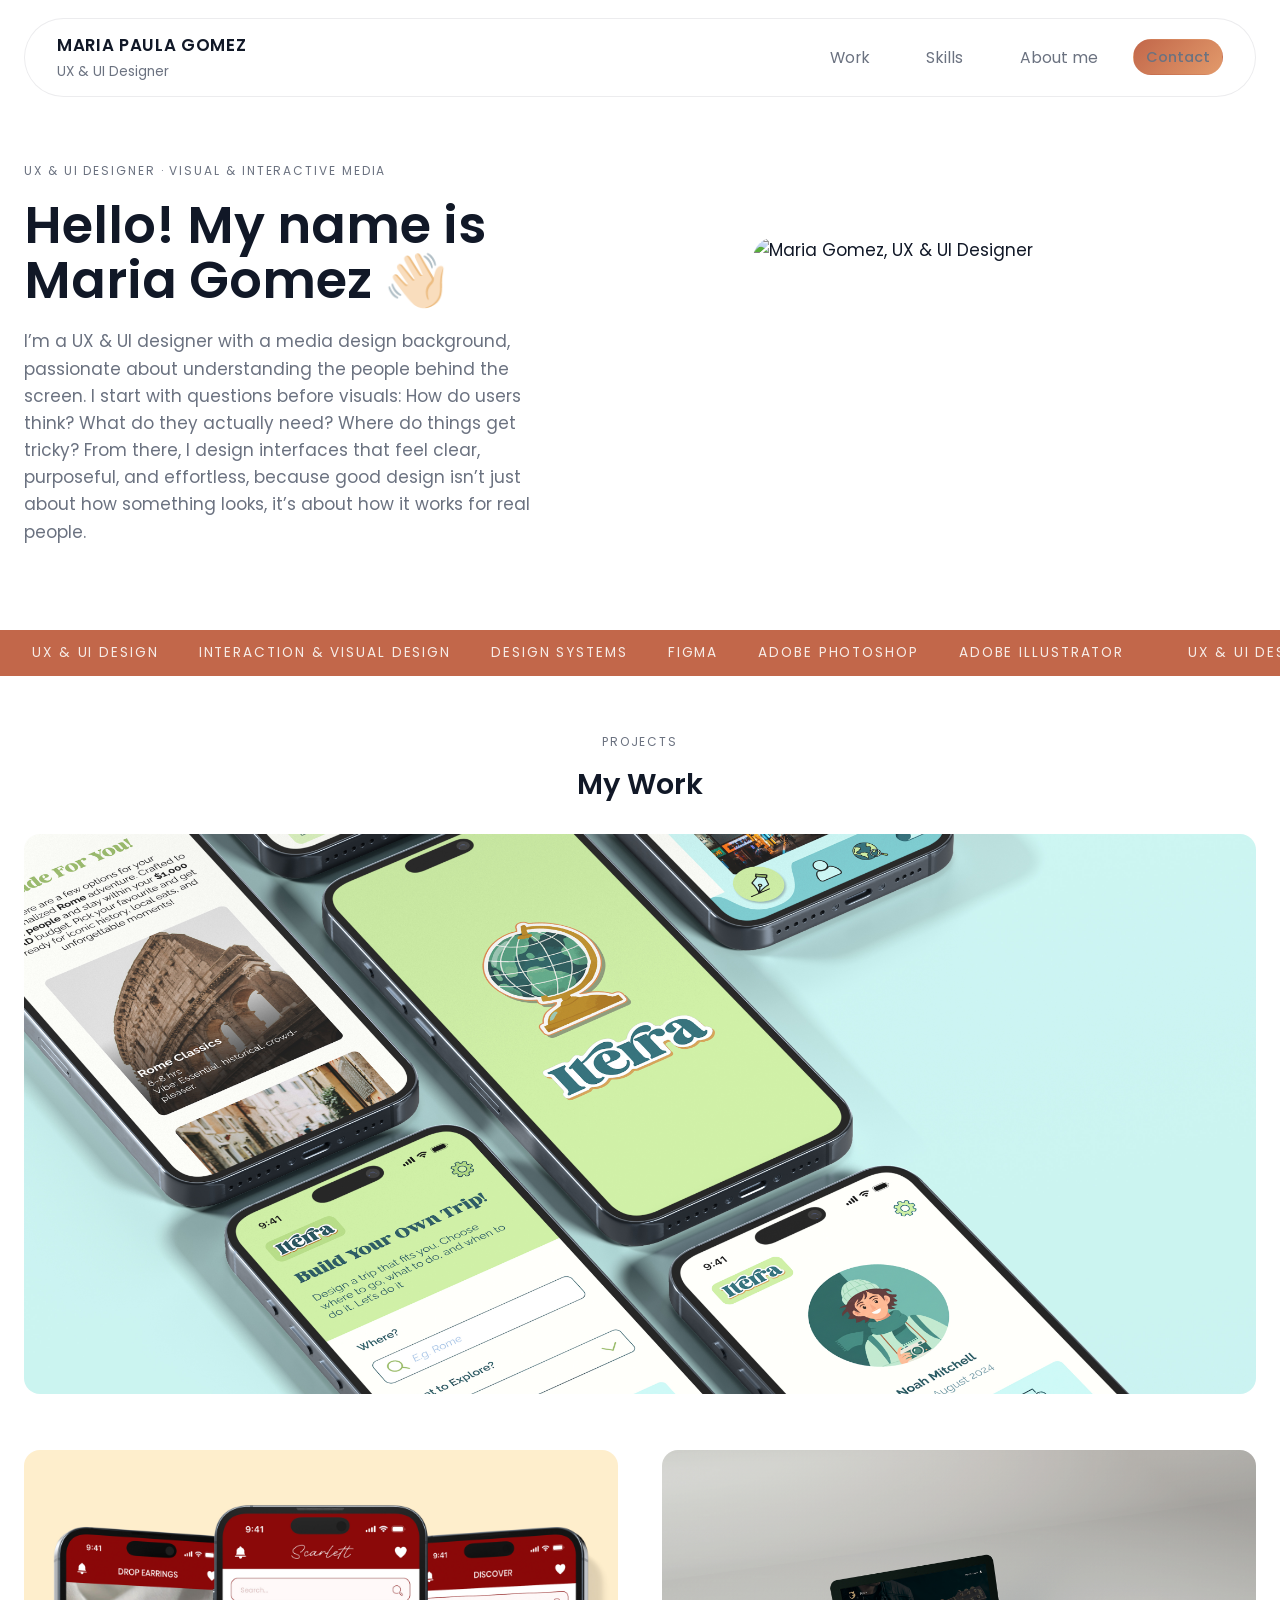
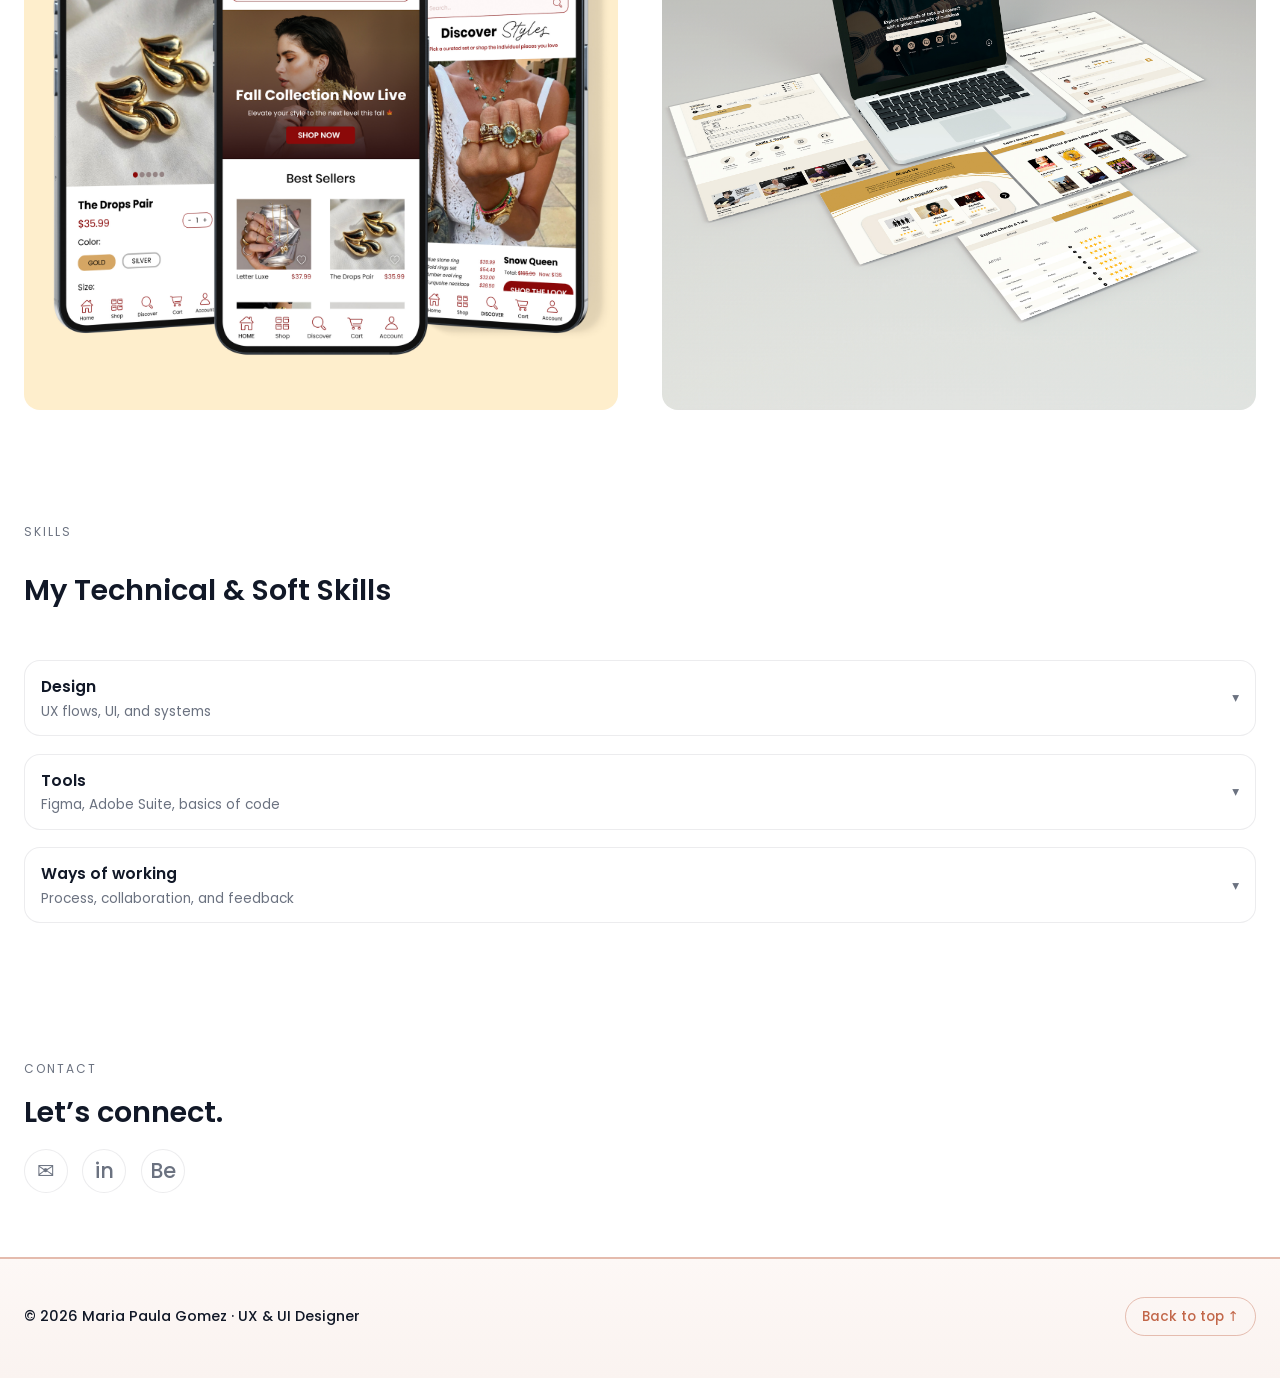
==== index.html @ 29584757 "portfolio" ====
<!DOCTYPE html>
<html lang="en">
  <head>
    <meta charset="UTF-8" />
    <meta name="viewport" content="width=device-width, initial-scale=1.0" />
    <title>Maria Paula Gomez | UX & UI Designer</title>
    <meta
      name="description"
      content="Portfolio of a multimedia design student specializing in UX/UI design. Selected projects in web, app, and visual design."
    />
    <link rel="stylesheet" href="css/styles.css" />
    <link rel="preconnect" href="https://fonts.googleapis.com" />
    <link rel="preconnect" href="https://fonts.gstatic.com" crossorigin />
    <link
      href="https://fonts.googleapis.com/css2?family=Poppins:wght@300;400;500;600;700&display=swap"
      rel="stylesheet"
    />
  </head>
  <body>
    <span id="top" aria-hidden="true"></span>
    <header class="site-header">
      <div class="floating-nav">
        <a href="index.html" class="nav-name">
          <span class="nav-name-main">Maria Paula Gomez</span>
          <span class="nav-name-sub">UX &amp; UI Designer</span>
        </a>
        <nav class="main-nav">
          <div class="nav-links">
            <a href="#projects">Work</a>
            <a href="#skills">Skills</a>
            <a href="about.html">About me</a>
          </div>
          <a href="#contact" class="nav-cta">Contact</a>
        </nav>
      </div>
    </header>

    <main>
      <section class="hero">
        <div class="container hero-inner">
          <div class="hero-copy">
            <p class="eyebrow">UX & UI Designer · Visual & Interactive Media</p>
            <h1 class="hero-title">
              Hello! My name is<br />
              Maria Gomez 👋🏻
            </h1>
            <p class="hero-text">
              I’m a UX & UI designer with a media design background, passionate about
understanding the people behind the screen. I start with questions before visuals: How
do users think? What do they actually need? Where do things get tricky? From there, I
design interfaces that feel clear, purposeful, and effortless, because good design isn’t
just about how something looks, it’s about how it works for real people.
            </p>
          </div>
          <div class="hero-photo">
            <img src="images/hero-photo.jpg" alt="Maria Gomez, UX & UI Designer" />
          </div>
        </div>
      </section>

      <!-- Rotating info strip -->
      <section class="info-strip">
        <div class="info-strip-track">
          <div class="info-strip-inner">
            <span>UX &amp; UI Design</span>
            <span>Interaction &amp; Visual Design</span>
            <span>Design Systems</span>
            <span>Figma</span>
            <span>Adobe Photoshop</span>
            <span>Adobe Illustrator</span>
          </div>
          <div class="info-strip-inner" aria-hidden="true">
            <span>UX &amp; UI Design</span>
            <span>Interaction &amp; Visual Design</span>
            <span>Design Systems</span>
            <span>Figma</span>
            <span>Adobe Photoshop</span>
            <span>Adobe Illustrator</span>
          </div>
        </div>
      </section>

      <section class="section" id="projects">
        <div class="container">
          <div class="section-header">
            <p class="eyebrow">Projects</p>
            <h2>My Work</h2>
          </div>

          <!-- Featured project: full-width -->
          <a href="iterra.html" class="project-card project-card-featured">
            <div class="project-thumbnail">
              <img src="images/iterra-main.jpg" alt="Iterra — App prototype for trip planning" />
              <div class="project-content">
                <p class="project-title-line">
                  <span class="project-title-main">Iterra</span>
                  <span class="project-title-sub">App prototype for trip planning</span>
                </p>
              </div>
            </div>
          </a>

          <!-- Other projects: two-column grid -->
          <div class="projects-grid">
            <!-- Scarlett -->
            <a href="scarlett.html" class="project-card">
              <div class="project-thumbnail">
                <img src="images/scarlett-main.jpg" alt="Scarlett — UX/UI for jewelry shopping app concept" />
                <div class="project-content">
                  <p class="project-title-line">
                    <span class="project-title-main">Scarlett</span>
                    <span class="project-title-sub">UX/UI for jewelry shopping app concept</span>
                  </p>
                </div>
              </div>
            </a>

            <!-- Ultimate Guitar Tabs -->
            <a href="ultimate-guitar-tabs.html" class="project-card">
              <div class="project-thumbnail">
                <img src="images/guitars-main.jpg" alt="Ultimate Guitar Tabs — UX research & interface redesign" />
                <div class="project-content">
                  <p class="project-title-line">
                    <span class="project-title-main">Ultimate Guitar Tabs</span>
                    <span class="project-title-sub">UX research &amp; interface redesign</span>
                  </p>
                </div>
              </div>
            </a>
          </div>
        </div>
      </section>

      <section class="section skills-section" id="skills">
        <div class="container skills-layout">
          <div class="skills-header">
            <p class="eyebrow">Skills</p>
            <h2>My Technical & Soft Skills</h2>
          </div>

          <div class="skills-unfold-wrapper" id="skills-grid">
            <div class="skills-grid">
              <!-- Design dropdown -->
              <div class="skill-item">
                <button class="skill-card" type="button">
                  <span class="skill-card-text">
                    <span class="skill-card-title">Design</span>
                    <span class="skill-card-subtitle">UX flows, UI, and systems</span>
                  </span>
                  <span class="skill-card-arrow" aria-hidden="true">▾</span>
                </button>
                <div class="skill-dropdown">
                  <p class="skill-dropdown-text">
                    I connect user needs with clear structures and visuals: mapping journeys,
                    creating flows, and turning them into interfaces that feel calm and intuitive.
                  </p>
                  <ul class="skill-dropdown-list">
                    <li>UX research basics (interviews, surveys, simple usability checks)</li>
                    <li>User flows, site maps, and low‑ to high‑fidelity wireframes</li>
                    <li>High‑fidelity UI design for responsive web and mobile</li>
                    <li>Design systems, components, and visual style guidelines</li>
                  </ul>
                </div>
              </div>

              <!-- Tools dropdown -->
              <div class="skill-item">
                <button class="skill-card" type="button">
                  <span class="skill-card-text">
                    <span class="skill-card-title">Tools</span>
                    <span class="skill-card-subtitle">Figma, Adobe Suite, basics of code</span>
                  </span>
                  <span class="skill-card-arrow" aria-hidden="true">▾</span>
                </button>
                <div class="skill-dropdown">
                  <p class="skill-dropdown-text">
                    I use a mix of design and visual tools to move from quick ideas to polished
                    prototypes that are ready to share with teams and stakeholders.
                  </p>
                  <ul class="skill-dropdown-list">
                    <li>Figma (components, auto layout, interactive prototypes)</li>
                    <li>Adobe Photoshop and Illustrator for visual assets</li>
                    <li>Basic HTML and CSS to understand layouts and handoff</li>
                    <li>Organizing design files so they are easy to navigate</li>
                  </ul>
                </div>
              </div>

              <!-- Ways of working dropdown -->
              <div class="skill-item">
                <button class="skill-card" type="button">
                  <span class="skill-card-text">
                    <span class="skill-card-title">Ways of working</span>
                    <span class="skill-card-subtitle">Process, collaboration, and feedback</span>
                  </span>
                  <span class="skill-card-arrow" aria-hidden="true">▾</span>
                </button>
                <div class="skill-dropdown">
                  <p class="skill-dropdown-text">
                    I like working in an iterative way: sharing early, collecting feedback,
                    and translating it into clear next steps for the product.
                  </p>
                  <ul class="skill-dropdown-list">
                    <li>Iterative design with regular feedback loops</li>
                    <li>Explaining design decisions in a simple, friendly way</li>
                    <li>Collaborating with developers, PMs, and stakeholders</li>
                    <li>Documenting flows and decisions to keep everyone aligned</li>
                  </ul>
                </div>
              </div>
            </div>
          </div>
        </div>
      </section>

      

      <section class="section section-alt" id="contact">
        <div class="container section-inner">
          <p class="eyebrow">Contact</p>
          <h2>Let’s connect.</h2>
          <div class="contact-icons">
              <a
                href="mailto:mariagomezd1104@gmail.com"
                class="contact-icon"
                aria-label="Email Maria"
              >
                <span>✉️</span>
              </a>
              <a
                href="https://www.linkedin.com/in/mpgomez03"
                target="_blank"
                rel="noreferrer"
                class="contact-icon"
                aria-label="Visit LinkedIn profile"
              >
                <span>in</span>
              </a>
              <a
                href="https://www.behance.net/mpgomez03"
                target="_blank"
                rel="noreferrer"
                class="contact-icon"
                aria-label="View Behance portfolio"
              >
                <span>Be</span>
              </a>
          </div>
        </div>
      </section>
    </main>

    <footer class="site-footer">
      <div class="container footer-inner">
        <p>© <span id="year"></span> Maria Paula Gomez · UX & UI Designer</p>
        <a href="#top" class="back-to-top">Back to top ↑</a>
      </div>
    </footer>

    <script>
      // Simple script to keep the footer year updated
      const yearSpan = document.getElementById("year");
      if (yearSpan) {
        yearSpan.textContent = new Date().getFullYear();
      }

      // Simple dropdown behavior for skills: click title to open/close its content
      const skillItems = document.querySelectorAll(".skill-item");
      skillItems.forEach((item) => {
        const button = item.querySelector(".skill-card");
        if (!button) return;

        button.addEventListener("click", () => {
          const isOpen = item.classList.contains("is-open");

          // Close all items
          skillItems.forEach((it) => it.classList.remove("is-open"));

          // Re-open this one if it was closed
          if (!isOpen) {
            item.classList.add("is-open");
          }
        });
      });
    </script>
  </body>
</html>
---- css/styles.css ----
:root {
  --bg: #ffffff;
  --bg-alt: #ffffff;
  --card: #ffffff;
  --border-subtle: rgba(15, 23, 42, 0.08);
  --accent: #c2674a;
  --accent-soft: rgba(194, 103, 74, 0.08);
  --accent-strong: rgba(194, 103, 74, 0.4);
  --text: #111827;
  --muted: #6b7280;
  --muted-soft: rgba(156, 163, 175, 0.12);
  --shadow-soft: 0 14px 35px rgba(15, 23, 42, 0.08);
  --radius-lg: 16px;
  --radius-xl: 22px;
  --radius-pill: 999px;
  --transition-fast: 0.16s ease-out;
  --transition-med: 0.22s ease;
  --section-spacing: 3.5rem;
}

*,
*::before,
*::after {
  box-sizing: border-box;
}

html,
body {
  margin: 0;
  padding: 0;
}

body {
  font-family: "Poppins", system-ui, -apple-system, BlinkMacSystemFont, sans-serif;
  background: #ffffff;
  color: var(--text);
  -webkit-font-smoothing: antialiased;
  font-size: 17px;
  line-height: 1.6;
  font-weight: 400;
  position: relative;
}

/* Invisible anchor at the very top so "Back to top" scrolls to the top of the page */
#top {
  position: absolute;
  top: 0;
  left: 0;
  width: 0;
  height: 0;
  overflow: hidden;
}

a {
  color: inherit;
  text-decoration: none;
}

img {
  max-width: 100%;
  display: block;
}

.container {
  width: 100%;
  max-width: 1400px;
  margin: 0 auto;
  padding: 0 1.5rem;
}

.site-header {
  position: sticky;
  top: 0;
  z-index: 20;
  display: flex;
  justify-content: center;
  padding-top: 1.1rem;
  padding-bottom: 0.4rem;
}

.main-nav {
  display: flex;
  align-items: center;
  gap: 1.4rem;
  font-size: 0.98rem;
}

.main-nav a {
  padding: 0.35rem 0.75rem;
  border-radius: 999px;
  color: var(--muted);
  border: 1px solid transparent;
  transition: color var(--transition-fast), border-color var(--transition-fast), background var(--transition-fast),
    transform var(--transition-fast);
}

.main-nav a:hover {
  color: var(--text);
  border-color: var(--border-subtle);
  background: rgba(255, 255, 255, 0.7);
  transform: translateY(-1px);
}

.hero {
  padding: 3.6rem 0 var(--section-spacing);
}

.hero-inner {
  display: grid;
  grid-template-columns: minmax(0, 3fr) minmax(0, 2.2fr);
  gap: 2.75rem;
  align-items: center;
}

.hero-copy {
  text-align: left;
}

.hero-photo {
  height: 260px;
  background: #ffffff;
  display: flex;
  align-items: center;
  justify-content: center;
  border-radius: var(--radius-xl);
  overflow: hidden;
}

.hero-photo img {
  width: 100%;
  height: 100%;
  object-fit: cover;
}

.hero-photo.placeholder span {
  font-size: 0.85rem;
  color: var(--muted);
  border-radius: var(--radius-pill);
  padding: 0.45rem 1rem;
  background: rgba(255, 255, 255, 0.9);
  border: 1px dashed rgba(148, 163, 184, 0.7);
}

/* Project pages: three images side by side */
.project-hero-grid {
  display: grid;
  grid-template-columns: repeat(3, minmax(0, 1fr));
  gap: 1.5rem;
  margin-top: 1.5rem;
  width: 100%;
  max-width: 85rem; /* slightly smaller than full width */
  margin-left: auto;
  margin-right: auto;
}

.project-hero-image {
  border-radius: var(--radius-xl);
  overflow: hidden;
  box-shadow: var(--shadow-soft);
}

.project-hero-image img {
  width: 100%;
  height: auto;
  display: block;
}

.hero-centered {
  padding: 2.2rem 0 var(--section-spacing);
  text-align: center;
  max-width: 40rem;
  display: flex;
  flex-direction: column;
  align-items: center;
}

.hero-centered,
.hero-title,
.hero-text-centered {
  margin-left: auto;
  margin-right: auto;
}

/* Wider hero just for project pages so images align with nav width */
.project-hero .hero-centered {
  max-width: 100%;
  align-items: stretch;
}

.project-hero .hero-text-centered {
  max-width: 32rem;
  margin-left: auto;
  margin-right: auto;
  text-align: center;
}

.hero-title {
  font-size: clamp(2.1rem, 3.2vw + 1rem, 3.2rem);
  line-height: 1.08;
  margin-bottom: 1.1rem;
}

.hero-text-centered {
  max-width: 46rem;
}

.eyebrow {
  font-size: 0.75rem;
  letter-spacing: 0.16em;
  text-transform: uppercase;
  color: var(--muted);
  margin: 0 0 1.1rem;
}

h1,
h2,
h3 {
  margin: 0;
  font-weight: 600;
}

h1 {
  font-size: clamp(2rem, 3vw + 1rem, 3.1rem);
  line-height: 1.08;
}

h2 {
  font-size: 1.8rem;
  line-height: 1.15;
}

h3 {
  font-size: 1.1rem;
  line-height: 1.3;
}

.accent {
  color: var(--accent);
}

.hero-text {
  margin: 1.25rem 0 1.75rem;
  color: var(--muted);
  max-width: 34rem;
}

.info-strip {
  margin-top: 0;
  background: var(--accent);
  color: #fdfbf9;
  overflow: hidden;
}

.info-strip-track {
  display: flex;
  width: max-content;
  animation: info-scroll 18s linear infinite;
}

.info-strip-inner {
  display: flex;
  gap: 2.5rem;
  padding: 0.75rem 2rem;
  white-space: nowrap;
  font-size: 0.85rem;
  text-transform: uppercase;
  letter-spacing: 0.14em;
}

.info-strip-inner span {
  opacity: 0.9;
}

@keyframes info-scroll {
  0% {
    transform: translateX(0);
  }
  100% {
    transform: translateX(-50%);
  }
}

.hero-actions {
  display: flex;
  flex-wrap: wrap;
  gap: 0.85rem;
}

.btn {
  display: inline-flex;
  align-items: center;
  justify-content: center;
  padding: 0.7rem 1.4rem;
  border-radius: var(--radius-pill);
  font-size: 0.9rem;
  font-weight: 500;
  border: 1px solid transparent;
  cursor: pointer;
  transition: background var(--transition-med), color var(--transition-med), box-shadow var(--transition-med),
    transform var(--transition-med), border-color var(--transition-med);
}

.btn.primary {
  background: linear-gradient(135deg, #c2674a, #e29a6b);
  color: #fdfbf9;
}

.btn.primary:hover {
  transform: translateY(-1px) scale(1.01);
}

.btn.ghost {
  border-color: var(--border-subtle);
  background: transparent;
  color: var(--text);
}

.btn.ghost:hover {
  background: rgba(255, 255, 255, 0.8);
  transform: translateY(-1px);
}

.hero-highlight {
  border-radius: var(--radius-xl);
  background: #ffffff;
  border: 1px solid var(--border-subtle);
  padding: 1.4rem 1.5rem 1.6rem;
  position: relative;
  overflow: hidden;
}

.hero-highlight::before {
  content: "";
  position: absolute;
  inset: -20%;
  background:
    radial-gradient(circle at 10% 0, rgba(194, 103, 74, 0.05), transparent 40%),
    radial-gradient(circle at 80% 100%, rgba(15, 23, 42, 0.04), transparent 55%);
  opacity: 1;
  mix-blend-mode: normal;
  pointer-events: none;
}

.hero-highlight > * {
  position: relative;
}

.hero-tag {
  display: inline-flex;
  align-items: center;
  gap: 0.4rem;
  border-radius: var(--radius-pill);
  padding: 0.45rem 0.85rem;
  background: var(--accent-soft);
  border: 1px solid var(--accent-strong);
  color: var(--accent);
  font-size: 0.75rem;
  text-transform: uppercase;
  letter-spacing: 0.12em;
  margin-bottom: 1.1rem;
}

.hero-metrics {
  list-style: none;
  margin: 0;
  padding: 0;
  display: flex;
  flex-direction: column;
  gap: 0.8rem;
}

.hero-metrics li {
  padding: 0.7rem 0.75rem;
  border-radius: 14px;
  background: #ffffff;
  border: 1px solid var(--border-subtle);
  display: flex;
  flex-direction: column;
  gap: 0.1rem;
}

.metric-label {
  font-size: 0.75rem;
  text-transform: uppercase;
  letter-spacing: 0.12em;
  color: var(--muted);
}

.metric-value {
  font-size: 0.9rem;
}

.section {
  padding: var(--section-spacing) 0;
}

.section-alt {
  background: var(--bg-alt);
}

.section-inner.two-col {
  display: grid;
  grid-template-columns: minmax(0, 2fr) minmax(0, 3fr);
  gap: 2.75rem;
  align-items: flex-start;
}

.section-body {
  color: var(--muted);
  display: flex;
  flex-direction: column;
  gap: 0.9rem;
}

.section-header {
  text-align: left;
  max-width: 40rem;
  margin-bottom: 2rem;
}

#projects .section-header {
  max-width: none;
  margin-bottom: 2rem;
  display: flex;
  flex-direction: column;
  align-items: center;
  text-align: center;
}

.section-tagline {
  margin-top: 0.75rem;
  color: var(--muted);
}

.projects-grid {
  display: grid;
  grid-template-columns: repeat(2, minmax(0, 1fr));
  gap: 2.75rem;
}

.project-card-featured {
  margin-bottom: 3.5rem;
}

.project-card {
  background: transparent;
  border-radius: var(--radius-lg);
  border: none;
  display: flex;
  flex-direction: column;
  transition: transform var(--transition-med), box-shadow var(--transition-med), border-color var(--transition-med);
}

.project-card:hover {
  transform: translateY(-6px);
  border-color: rgba(248, 250, 252, 0.14);
}

.project-thumbnail {
  height: 560px;
  background: #ffffff;
  position: relative;
  border-radius: var(--radius-lg);
  overflow: hidden;
}

.project-thumbnail img {
  width: 100%;
  height: 100%;
  object-fit: cover;
  display: block;
}

.project-thumbnail.placeholder span {
  font-size: 0.8rem;
  color: var(--muted);
  border-radius: var(--radius-pill);
  padding: 0.4rem 0.9rem;
  background: rgba(255, 255, 255, 0.9);
  border: 1px dashed rgba(148, 163, 184, 0.6);
}

/* Overlay: centered text, only on hover (home projects) */
.project-content {
  position: absolute;
  inset: 0;
  display: flex;
  align-items: center;
  justify-content: center;
  padding: 1rem;
  background: rgba(0, 0, 0, 0.6);
  color: #fff;
  opacity: 0;
  pointer-events: none;
  transition: opacity var(--transition-med);
}

.project-card:hover .project-content {
  opacity: 1;
}

.project-title-line {
  font-size: 1.1rem;
  font-weight: 600;
  margin: 0;
  text-align: center;
}

.project-title-main,
.project-title-sub {
  display: inline;
}

.project-title-sub::before {
  content: " - ";
}

.skills-layout {
  display: flex;
  flex-direction: column;
  gap: 1.8rem;
}

.skills-header {
  max-width: 34rem;
  display: flex;
  flex-direction: column;
  gap: 1rem;
}

.skills-unfold-btn {
  align-self: flex-start;
  padding: 0.6rem 1.2rem;
  border-radius: var(--radius-pill);
  border: 1px solid var(--accent-strong);
  background: transparent;
  color: var(--accent);
  font-size: 0.9rem;
  font-weight: 500;
  cursor: pointer;
  transition: background var(--transition-fast), color var(--transition-fast), transform var(--transition-fast);
}

.skills-unfold-btn:hover {
  background: var(--accent-soft);
  transform: translateY(-1px);
}

.skills-unfold-wrapper {
  margin-top: 1.5rem;
}

.skills-grid {
  display: flex;
  flex-direction: column;
  gap: 1.1rem;
  margin-bottom: 1.5rem;
}

.skill-item {
  border-radius: var(--radius-lg);
  border: 1px solid var(--border-subtle);
  background: #ffffff;
  overflow: hidden;
  transition: border-color var(--transition-fast), background var(--transition-fast), box-shadow var(--transition-fast);
}

.skill-item.is-open {
  border-color: var(--accent-strong);
  background: linear-gradient(135deg, rgba(194, 103, 74, 0.06), #ffffff);
  box-shadow: 0 10px 26px rgba(15, 23, 42, 0.08);
}

.skill-dropdown {
  max-height: 0;
  overflow: hidden;
  padding: 0 1rem 0;
  color: var(--muted);
  font-size: 0.9rem;
  transition: max-height 0.25s ease-out, padding-bottom 0.25s ease-out;
}

.skill-item.is-open .skill-dropdown {
  max-height: 260px;
  padding-bottom: 0.9rem;
}

.skill-dropdown-text {
  margin-top: 0.3rem;
  margin-bottom: 0.4rem;
}

.skill-dropdown-list {
  list-style: none;
  padding: 0;
  margin: 0;
  display: flex;
  flex-direction: column;
  gap: 0.3rem;
}

.skills-intro {
  margin-top: 0.75rem;
  color: var(--muted);
  font-size: 0.95rem;
}

.skill-card {
  width: 100%;
  text-align: left;
  border: none;
  background: transparent;
  padding: 0.8rem 1rem;
  display: flex;
  align-items: center;
  justify-content: space-between;
  gap: 0.75rem;
  cursor: pointer;
  transition: background var(--transition-fast), transform var(--transition-fast);
  font: inherit;
  color: inherit;
}

.skill-card:hover {
  background: #fff7f3;
  transform: translateY(-1px);
}

.skill-card-title {
  font-size: 0.98rem;
  font-weight: 600;
}

.skill-card-text {
  display: flex;
  flex-direction: column;
  gap: 0.1rem;
}

.skill-card-subtitle {
  font-size: 0.85rem;
  color: var(--muted);
}

.skill-card-arrow {
  font-size: 0.85rem;
  color: var(--muted);
  transition: transform var(--transition-fast), color var(--transition-fast);
}

.skill-item.is-open .skill-card-arrow {
  transform: rotate(180deg);
  color: var(--accent);
}

.skill-detail {
  border-radius: var(--radius-xl);
  border: 1px solid var(--border-subtle);
  background: #ffffff;
  padding: 1.2rem 1.35rem 1.3rem;
  display: flex;
  flex-direction: column;
  gap: 0.8rem;
}

.skill-detail-text {
  color: var(--muted);
  font-size: 0.95rem;
}

.skill-detail-list {
  list-style: none;
  padding: 0;
  margin: 0.2rem 0 0;
  display: flex;
  flex-direction: column;
  gap: 0.35rem;
  color: var(--muted);
  font-size: 0.9rem;
}

.contact-items {
  display: flex;
  flex-direction: column;
  gap: 0.7rem;
  margin-top: 1rem;
}

.contact-icons {
  display: flex;
  align-items: center;
  gap: 0.9rem;
  margin-top: 1.2rem;
}

.contact-icon {
  width: 44px;
  height: 44px;
  border-radius: 50%;
  border: 1px solid var(--border-subtle);
  background: #ffffff;
  display: inline-flex;
  align-items: center;
  justify-content: center;
  font-size: 1.3rem;
  color: var(--muted);
  transition: border-color var(--transition-med), background var(--transition-med), color var(--transition-med),
    transform var(--transition-med);
}

.contact-icon span {
  font-weight: 500;
}

.contact-icon:hover {
  border-color: var(--accent-strong);
  background: #fff7f3;
  color: var(--accent);
  transform: translateY(-1px);
}

.contact-item {
  border-radius: var(--radius-lg);
  padding: 0.7rem 0.9rem;
  border: 1px solid var(--border-subtle);
  background: #ffffff;
  display: flex;
  flex-direction: column;
  gap: 0.2rem;
  transition: border-color var(--transition-med), background var(--transition-med), transform var(--transition-med);
}

.contact-item:hover {
  border-color: var(--accent-strong);
  background: #fff7f3;
  transform: translateY(-1px);
}

.contact-label {
  font-size: 0.75rem;
  text-transform: uppercase;
  letter-spacing: 0.14em;
  color: var(--muted);
}

.contact-value {
  font-size: 0.95rem;
}

.site-footer {
  border-top: 2px solid var(--accent-strong);
  padding: 2rem 0 2.25rem;
  background: linear-gradient(180deg, #fdf8f6 0%, #faf3f0 100%);
  margin-top: 0.5rem;
}

.footer-inner {
  display: flex;
  align-items: center;
  justify-content: space-between;
  gap: 1rem;
  font-size: 0.9rem;
  color: var(--text);
  font-weight: 500;
}

.back-to-top {
  padding: 0.5rem 1rem;
  border-radius: var(--radius-pill);
  border: 1px solid var(--accent-strong);
  background: transparent;
  color: var(--accent);
  font-weight: 500;
  font-size: 0.85rem;
  transition: background var(--transition-fast), border-color var(--transition-fast), color var(--transition-fast),
    transform var(--transition-fast);
}

.back-to-top:hover {
  background: var(--accent-soft);
  border-color: var(--accent);
  color: var(--accent);
  transform: translateY(-2px);
}

.floating-nav {
  display: inline-flex;
  align-items: center;
  justify-content: space-between;
  gap: 2rem;
  padding: 0.85rem 2rem;
  border-radius: 999px;
  border: 1px solid var(--border-subtle);
  background: #ffffff;
  box-shadow: none;
  max-width: 1400px;
  width: calc(100% - 3rem);
}

.nav-name {
  display: flex;
  flex-direction: column;
  gap: 0.1rem;
  transition: opacity var(--transition-fast);
}

a.nav-name:hover {
  opacity: 0.85;
}

.nav-name-main {
  font-size: 1.05rem;
  font-weight: 600;
  letter-spacing: 0.04em;
  text-transform: uppercase;
}

.nav-name-sub {
  font-size: 0.85rem;
  color: var(--muted);
}

.nav-links {
  display: flex;
  align-items: center;
  justify-content: center;
  gap: 1.9rem;
}

.nav-cta {
  padding: 0.45rem 1.1rem;
  border-radius: var(--radius-pill);
  border: 1px solid var(--accent-strong);
  background: linear-gradient(135deg, #c2674a, #e29a6b);
  color: #fdfbf9;
  font-size: 0.9rem;
  font-weight: 500;
  box-shadow: none;
  transition: transform var(--transition-fast), filter var(--transition-fast);
}

.nav-cta:hover {
  transform: translateY(-1px);
  filter: brightness(1.03);
}

.floating-nav {
  display: inline-flex;
  align-items: center;
  justify-content: space-between;
  gap: 2rem;
  padding: 0.85rem 2rem;
  border-radius: 999px;
  border: 1px solid var(--border-subtle);
  background: #ffffff;
  box-shadow: none;
  max-width: 1400px;
  width: calc(100% - 3rem);
}

@media (max-width: 900px) {
  .hero-inner {
    grid-template-columns: minmax(0, 1.1fr);
  }

  .hero-highlight {
    order: -1;
  }

  .section-inner.two-col {
    grid-template-columns: minmax(0, 1fr);
  }
  .projects-grid {
    grid-template-columns: repeat(2, minmax(0, 1fr));
  }

  .skills-grid {
    grid-template-columns: minmax(0, 1fr);
  }

  .floating-nav {
    gap: 1rem;
    padding-inline: 1rem;
  }

  .main-nav {
    gap: 0.55rem;
    font-size: 0.8rem;
  }
}

@media (max-width: 700px) {
  .main-nav {
    font-size: 0.78rem;
    gap: 0.4rem;
  }

  .hero {
    padding-top: 3.2rem;
  }

  .projects-grid {
    grid-template-columns: minmax(0, 1fr);
  }

  .skills-grid {
    grid-template-columns: minmax(0, 1fr);
  }

  .footer-inner {
    flex-direction: column;
    align-items: flex-start;
  }
}
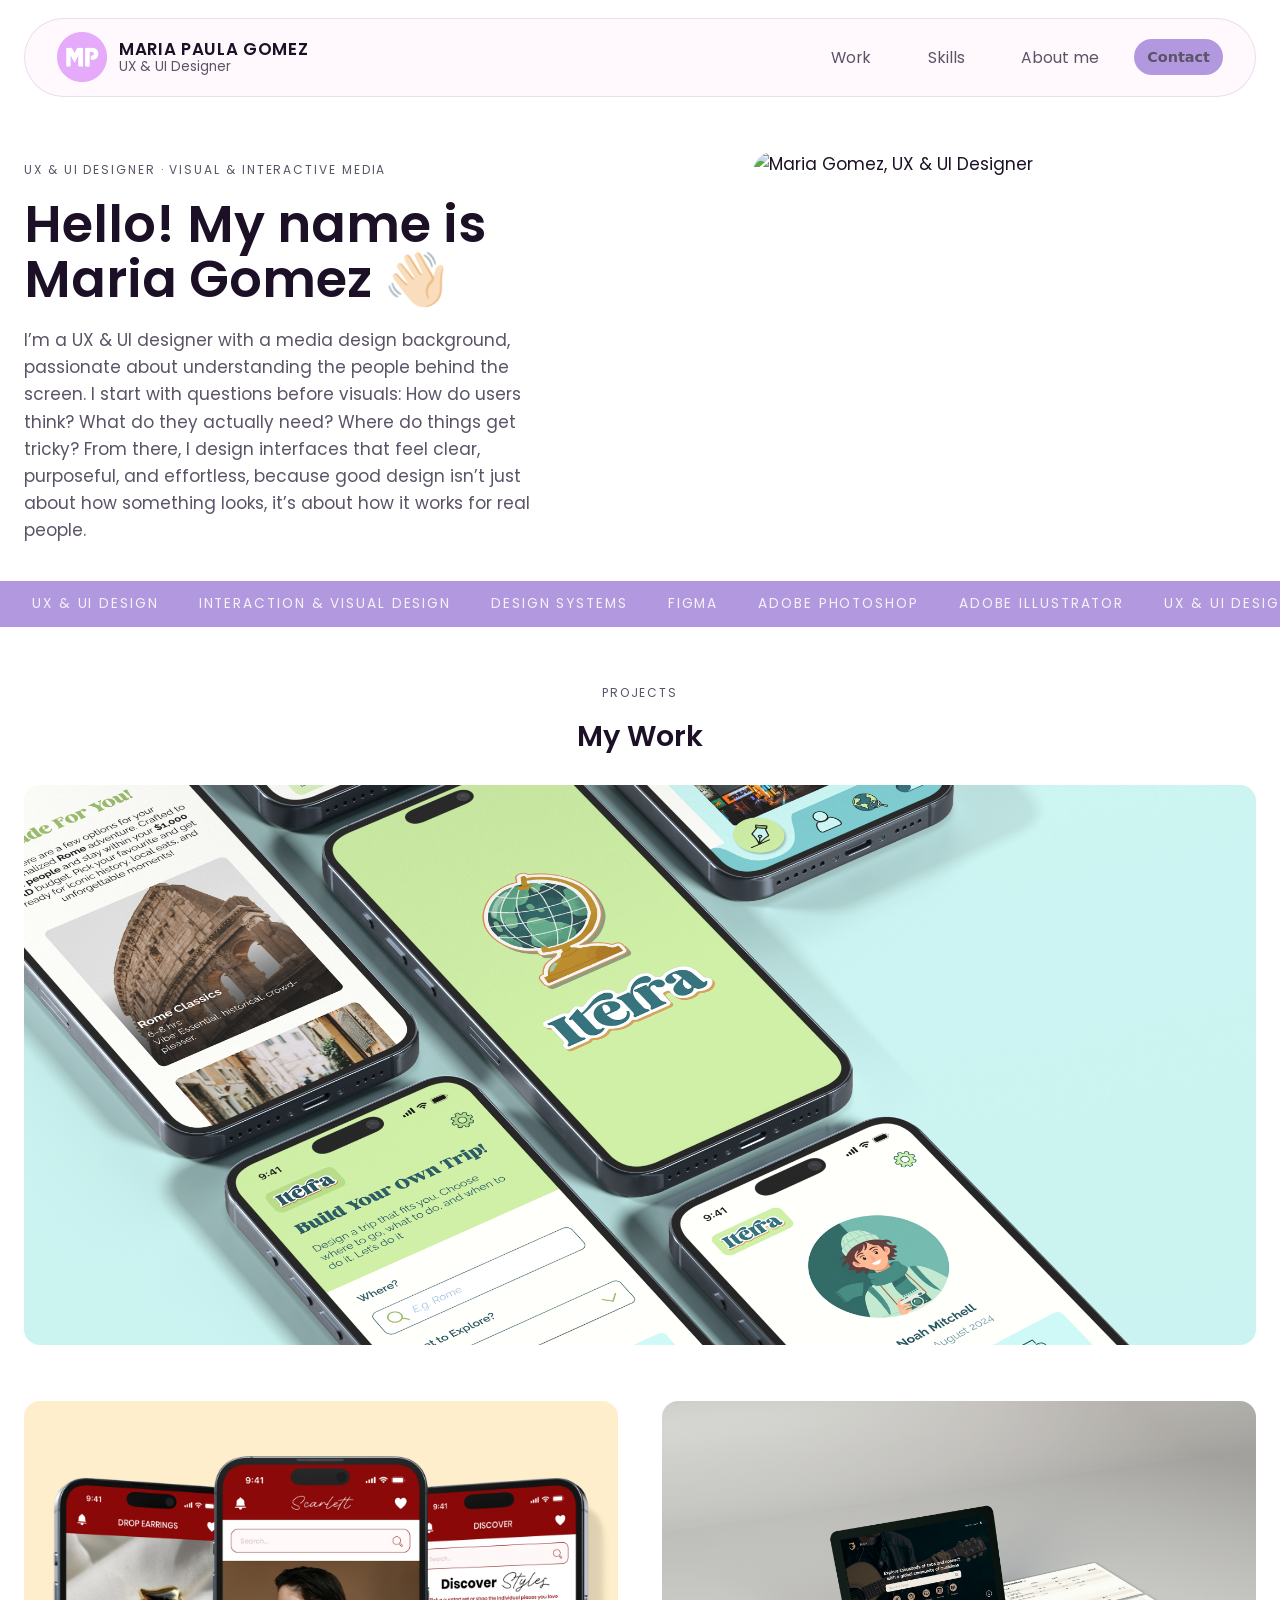
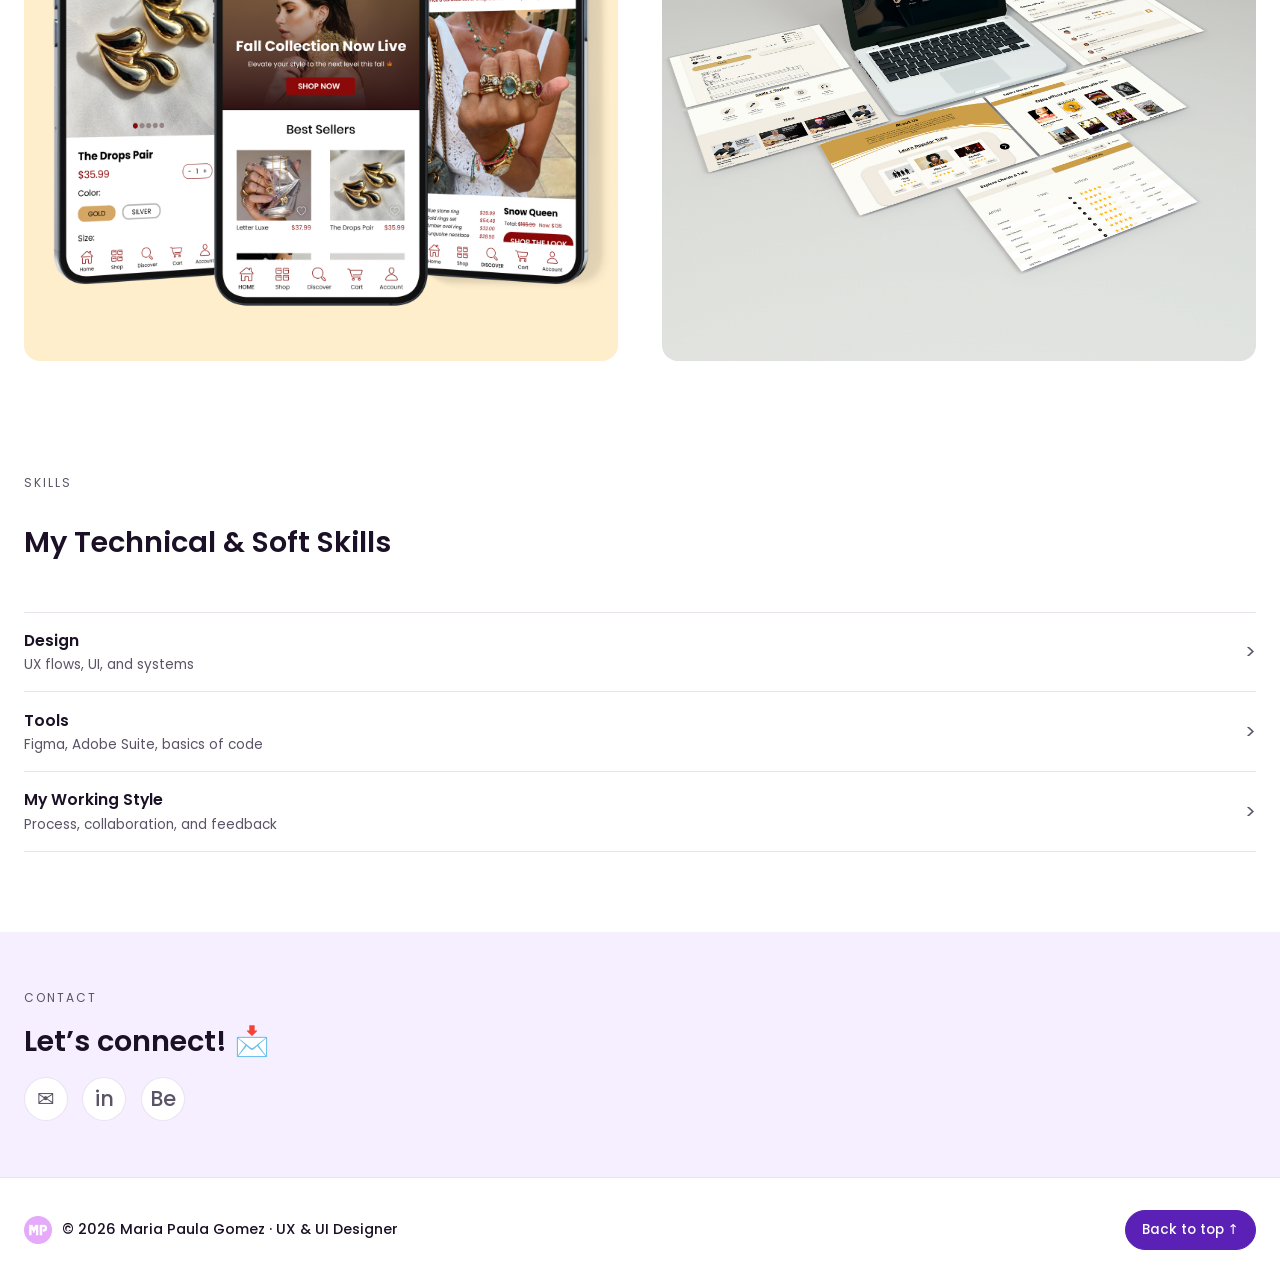
==== commit 19c40aec: "version2" ====
--- a/index.html
+++ b/index.html
@@ -20,9 +20,20 @@
     <span id="top" aria-hidden="true"></span>
     <header class="site-header">
       <div class="floating-nav">
-        <a href="index.html" class="nav-name">
-          <span class="nav-name-main">Maria Paula Gomez</span>
-          <span class="nav-name-sub">UX &amp; UI Designer</span>
+        <a href="index.html" class="nav-name" aria-label="Home">
+          <img
+            class="nav-logo"
+            src="images/logo.png"
+            alt=""
+            width="36"
+            height="36"
+            loading="eager"
+            decoding="async"
+          />
+          <span class="nav-name-text">
+            <span class="nav-name-main">Maria Paula Gomez</span>
+            <span class="nav-name-sub">UX &amp; UI Designer</span>
+          </span>
         </a>
         <nav class="main-nav">
           <div class="nav-links">
@@ -53,7 +64,7 @@
             </p>
           </div>
           <div class="hero-photo">
-            <img src="images/hero-photo.jpg" alt="Maria Gomez, UX & UI Designer" />
+            <img src="images/maria.jpg" alt="Maria Gomez, UX & UI Designer" />
           </div>
         </div>
       </section>
@@ -68,8 +79,20 @@
             <span>Figma</span>
             <span>Adobe Photoshop</span>
             <span>Adobe Illustrator</span>
+            <span>UX &amp; UI Design</span>
+            <span>Interaction &amp; Visual Design</span>
+            <span>Design Systems</span>
+            <span>Figma</span>
+            <span>Adobe Photoshop</span>
+            <span>Adobe Illustrator</span>
           </div>
           <div class="info-strip-inner" aria-hidden="true">
+            <span>UX &amp; UI Design</span>
+            <span>Interaction &amp; Visual Design</span>
+            <span>Design Systems</span>
+            <span>Figma</span>
+            <span>Adobe Photoshop</span>
+            <span>Adobe Illustrator</span>
             <span>UX &amp; UI Design</span>
             <span>Interaction &amp; Visual Design</span>
             <span>Design Systems</span>
@@ -94,7 +117,7 @@
               <div class="project-content">
                 <p class="project-title-line">
                   <span class="project-title-main">Iterra</span>
-                  <span class="project-title-sub">App prototype for trip planning</span>
+                  <span class="project-title-sub">App Prototype for Trip Planning</span>
                 </p>
               </div>
             </div>
@@ -109,7 +132,7 @@
                 <div class="project-content">
                   <p class="project-title-line">
                     <span class="project-title-main">Scarlett</span>
-                    <span class="project-title-sub">UX/UI for jewelry shopping app concept</span>
+                    <span class="project-title-sub">UX/UI for Jewelry Shopping App Concept</span>
                   </p>
                 </div>
               </div>
@@ -122,7 +145,7 @@
                 <div class="project-content">
                   <p class="project-title-line">
                     <span class="project-title-main">Ultimate Guitar Tabs</span>
-                    <span class="project-title-sub">UX research &amp; interface redesign</span>
+                    <span class="project-title-sub">UX Research &amp; Interface Redesign</span>
                   </p>
                 </div>
               </div>
@@ -140,74 +163,70 @@
 
           <div class="skills-unfold-wrapper" id="skills-grid">
             <div class="skills-grid">
-              <!-- Design dropdown -->
-              <div class="skill-item">
-                <button class="skill-card" type="button">
-                  <span class="skill-card-text">
-                    <span class="skill-card-title">Design</span>
-                    <span class="skill-card-subtitle">UX flows, UI, and systems</span>
+              <details class="skill-accordion">
+                <summary class="skill-summary">
+                  <span class="skill-summary-text">
+                    <span class="skill-summary-title">Design</span>
+                    <span class="skill-summary-subtitle">UX flows, UI, and systems</span>
                   </span>
-                  <span class="skill-card-arrow" aria-hidden="true">▾</span>
-                </button>
-                <div class="skill-dropdown">
-                  <p class="skill-dropdown-text">
+                  <span class="skill-summary-arrow" aria-hidden="true">&gt;</span>
+                </summary>
+                <div class="skill-panel">
+                  <p class="skill-panel-text">
                     I connect user needs with clear structures and visuals: mapping journeys,
                     creating flows, and turning them into interfaces that feel calm and intuitive.
                   </p>
-                  <ul class="skill-dropdown-list">
+                  <ul class="skill-panel-list">
                     <li>UX research basics (interviews, surveys, simple usability checks)</li>
                     <li>User flows, site maps, and low‑ to high‑fidelity wireframes</li>
                     <li>High‑fidelity UI design for responsive web and mobile</li>
                     <li>Design systems, components, and visual style guidelines</li>
                   </ul>
                 </div>
-              </div>
-
-              <!-- Tools dropdown -->
-              <div class="skill-item">
-                <button class="skill-card" type="button">
-                  <span class="skill-card-text">
-                    <span class="skill-card-title">Tools</span>
-                    <span class="skill-card-subtitle">Figma, Adobe Suite, basics of code</span>
+              </details>
+
+              <details class="skill-accordion">
+                <summary class="skill-summary">
+                  <span class="skill-summary-text">
+                    <span class="skill-summary-title">Tools</span>
+                    <span class="skill-summary-subtitle">Figma, Adobe Suite, basics of code</span>
                   </span>
-                  <span class="skill-card-arrow" aria-hidden="true">▾</span>
-                </button>
-                <div class="skill-dropdown">
-                  <p class="skill-dropdown-text">
+                  <span class="skill-summary-arrow" aria-hidden="true">&gt;</span>
+                </summary>
+                <div class="skill-panel">
+                  <p class="skill-panel-text">
                     I use a mix of design and visual tools to move from quick ideas to polished
                     prototypes that are ready to share with teams and stakeholders.
                   </p>
-                  <ul class="skill-dropdown-list">
+                  <ul class="skill-panel-list">
                     <li>Figma (components, auto layout, interactive prototypes)</li>
                     <li>Adobe Photoshop and Illustrator for visual assets</li>
                     <li>Basic HTML and CSS to understand layouts and handoff</li>
                     <li>Organizing design files so they are easy to navigate</li>
                   </ul>
                 </div>
-              </div>
-
-              <!-- Ways of working dropdown -->
-              <div class="skill-item">
-                <button class="skill-card" type="button">
-                  <span class="skill-card-text">
-                    <span class="skill-card-title">Ways of working</span>
-                    <span class="skill-card-subtitle">Process, collaboration, and feedback</span>
+              </details>
+
+              <details class="skill-accordion">
+                <summary class="skill-summary">
+                  <span class="skill-summary-text">
+                    <span class="skill-summary-title">My Working Style</span>
+                    <span class="skill-summary-subtitle">Process, collaboration, and feedback</span>
                   </span>
-                  <span class="skill-card-arrow" aria-hidden="true">▾</span>
-                </button>
-                <div class="skill-dropdown">
-                  <p class="skill-dropdown-text">
+                  <span class="skill-summary-arrow" aria-hidden="true">&gt;</span>
+                </summary>
+                <div class="skill-panel">
+                  <p class="skill-panel-text">
                     I like working in an iterative way: sharing early, collecting feedback,
                     and translating it into clear next steps for the product.
                   </p>
-                  <ul class="skill-dropdown-list">
+                  <ul class="skill-panel-list">
                     <li>Iterative design with regular feedback loops</li>
                     <li>Explaining design decisions in a simple, friendly way</li>
-                    <li>Collaborating with developers, PMs, and stakeholders</li>
                     <li>Documenting flows and decisions to keep everyone aligned</li>
                   </ul>
                 </div>
-              </div>
+              </details>
             </div>
           </div>
         </div>
@@ -218,7 +237,7 @@
       <section class="section section-alt" id="contact">
         <div class="container section-inner">
           <p class="eyebrow">Contact</p>
-          <h2>Let’s connect.</h2>
+          <h2>Let’s connect! 📩</h2>
           <div class="contact-icons">
               <a
                 href="mailto:mariagomezd1104@gmail.com"
@@ -248,14 +267,25 @@
           </div>
         </div>
       </section>
+
+      <footer class="site-footer">
+        <div class="container footer-inner">
+          <div class="footer-brand">
+            <img
+              class="footer-logo"
+              src="images/logo.png"
+              alt=""
+              width="28"
+              height="28"
+              loading="lazy"
+              decoding="async"
+            />
+            <p>© <span id="year"></span> Maria Paula Gomez · UX &amp; UI Designer</p>
+          </div>
+          <a href="#top" class="back-to-top">Back to top ↑</a>
+        </div>
+      </footer>
     </main>
-
-    <footer class="site-footer">
-      <div class="container footer-inner">
-        <p>© <span id="year"></span> Maria Paula Gomez · UX & UI Designer</p>
-        <a href="#top" class="back-to-top">Back to top ↑</a>
-      </div>
-    </footer>
 
     <script>
       // Simple script to keep the footer year updated
@@ -263,25 +293,6 @@
       if (yearSpan) {
         yearSpan.textContent = new Date().getFullYear();
       }
-
-      // Simple dropdown behavior for skills: click title to open/close its content
-      const skillItems = document.querySelectorAll(".skill-item");
-      skillItems.forEach((item) => {
-        const button = item.querySelector(".skill-card");
-        if (!button) return;
-
-        button.addEventListener("click", () => {
-          const isOpen = item.classList.contains("is-open");
-
-          // Close all items
-          skillItems.forEach((it) => it.classList.remove("is-open"));
-
-          // Re-open this one if it was closed
-          if (!isOpen) {
-            item.classList.add("is-open");
-          }
-        });
-      });
     </script>
   </body>
 </html>
--- a/css/styles.css
+++ b/css/styles.css
@@ -1,15 +1,17 @@
 :root {
   --bg: #ffffff;
-  --bg-alt: #ffffff;
+  --bg-alt: #f6efff;
   --card: #ffffff;
-  --border-subtle: rgba(15, 23, 42, 0.08);
-  --accent: #c2674a;
-  --accent-soft: rgba(194, 103, 74, 0.08);
-  --accent-strong: rgba(194, 103, 74, 0.4);
-  --text: #111827;
-  --muted: #6b7280;
-  --muted-soft: rgba(156, 163, 175, 0.12);
-  --shadow-soft: 0 14px 35px rgba(15, 23, 42, 0.08);
+  --border-subtle: rgba(88, 28, 135, 0.12);
+  --accent: #b299df; /* purple */
+  --accent-2: #ec4899; /* pink */
+  --accent-soft: rgba(124, 58, 237, 0.1);
+  --accent-strong: rgba(124, 58, 237, 0.38);
+  --tint: rgba(236, 72, 153, 0.08);
+  --text: #1b1026;
+  --muted: #5b5366;
+  --muted-soft: rgba(91, 83, 102, 0.12);
+  --shadow-soft: 0 14px 35px rgba(27, 16, 38, 0.1);
   --radius-lg: 16px;
   --radius-xl: 22px;
   --radius-pill: 999px;
@@ -32,7 +34,7 @@
 
 body {
   font-family: "Poppins", system-ui, -apple-system, BlinkMacSystemFont, sans-serif;
-  background: #ffffff;
+  background: var(--bg);
   color: var(--text);
   -webkit-font-smoothing: antialiased;
   font-size: 17px;
@@ -97,12 +99,12 @@
 .main-nav a:hover {
   color: var(--text);
   border-color: var(--border-subtle);
-  background: rgba(255, 255, 255, 0.7);
+  background: #fbd3ea;
   transform: translateY(-1px);
 }
 
 .hero {
-  padding: 3.6rem 0 var(--section-spacing);
+  padding: 3rem 0 0;
 }
 
 .hero-inner {
@@ -117,7 +119,7 @@
 }
 
 .hero-photo {
-  height: 260px;
+  height: 430px;
   background: #ffffff;
   display: flex;
   align-items: center;
@@ -157,16 +159,19 @@
   border-radius: var(--radius-xl);
   overflow: hidden;
   box-shadow: var(--shadow-soft);
+  height: 420px;
+  background: #ffffff;
 }
 
 .project-hero-image img {
   width: 100%;
-  height: auto;
+  height: 100%;
   display: block;
+  object-fit: cover;
 }
 
 .hero-centered {
-  padding: 2.2rem 0 var(--section-spacing);
+  padding: 1.8rem 0 var(--section-spacing);
   text-align: center;
   max-width: 40rem;
   display: flex;
@@ -254,7 +259,8 @@
 .info-strip-track {
   display: flex;
   width: max-content;
-  animation: info-scroll 18s linear infinite;
+  animation: info-scroll 32s linear infinite;
+  will-change: transform;
 }
 
 .info-strip-inner {
@@ -265,6 +271,7 @@
   font-size: 0.85rem;
   text-transform: uppercase;
   letter-spacing: 0.14em;
+  flex: 0 0 auto;
 }
 
 .info-strip-inner span {
@@ -410,6 +417,68 @@
   display: flex;
   flex-direction: column;
   gap: 0.9rem;
+}
+
+.section-divider {
+  border-top: 1px solid var(--border-subtle);
+  margin: 2.25rem 0;
+}
+
+.case-study-inline {
+  margin-top: 1rem;
+}
+
+.case-study-btn {
+  background-color: #5b21b6;
+  background-image: none;
+  color: #ffffff;
+  border-color: #5b21b6;
+}
+
+.case-study-btn:hover {
+  background-color: #4c1d95;
+  background-image: none;
+  filter: none;
+  border-color: #4c1d95;
+  transform: translateY(-1px);
+}
+
+.tool-icons {
+  display: flex;
+  justify-content: flex-start;
+  align-items: center;
+  gap: 0.9rem;
+  margin-top: 0.35rem;
+}
+
+.tool-icon {
+  width: 44px;
+  height: 44px;
+  border-radius: 50%;
+  border: 1px solid var(--border-subtle);
+  background: #ffffff;
+  display: inline-flex;
+  align-items: center;
+  justify-content: center;
+  font-size: 0.95rem;
+  font-weight: 600;
+  color: var(--muted);
+  transition: border-color var(--transition-med), background var(--transition-med), color var(--transition-med),
+    transform var(--transition-med);
+}
+
+.tool-icon:hover {
+  border-color: var(--accent-strong);
+  background: #fff7f3;
+  color: var(--accent);
+  transform: translateY(-1px);
+}
+
+.tool-icon img {
+  width: 24px;
+  height: 24px;
+  object-fit: contain;
+  display: block;
 }
 
 .section-header {
@@ -553,8 +622,84 @@
 .skills-grid {
   display: flex;
   flex-direction: column;
-  gap: 1.1rem;
+  gap: 0;
   margin-bottom: 1.5rem;
+}
+
+.skill-accordion {
+  border: 0;
+  border-top: 1px solid var(--border-subtle);
+  padding: 0;
+  background: transparent;
+}
+
+.skill-accordion:last-child {
+  border-bottom: 1px solid var(--border-subtle);
+}
+
+.skill-summary {
+  list-style: none; /* hides default marker in some browsers */
+  width: 100%;
+  padding: 0.95rem 0;
+  cursor: pointer;
+  display: flex;
+  align-items: center;
+  justify-content: space-between;
+  gap: 0.75rem;
+  user-select: none;
+}
+
+/* Hide default marker (Chrome/Safari) */
+.skill-summary::-webkit-details-marker {
+  display: none;
+}
+
+.skill-summary-text {
+  display: flex;
+  flex-direction: column;
+  gap: 0.1rem;
+}
+
+.skill-summary-title {
+  font-size: 0.98rem;
+  font-weight: 600;
+}
+
+.skill-summary-subtitle {
+  font-size: 0.85rem;
+  color: var(--muted);
+}
+
+.skill-summary-arrow {
+  font-size: 1.25rem;
+  line-height: 1;
+  color: var(--muted);
+  transition: transform var(--transition-fast), color var(--transition-fast);
+}
+
+.skill-accordion[open] .skill-summary-arrow {
+  transform: rotate(90deg);
+  color: var(--accent);
+}
+
+.skill-panel {
+  padding: 0 0 0.95rem;
+  color: var(--muted);
+  font-size: 0.9rem;
+}
+
+.skill-panel-text {
+  margin-top: 0;
+  margin-bottom: 0.55rem;
+}
+
+.skill-panel-list {
+  margin: 0;
+  padding-left: 1.15rem;
+  list-style: disc;
+  display: flex;
+  flex-direction: column;
+  gap: 0.3rem;
 }
 
 .skill-item {
@@ -748,10 +893,10 @@
 }
 
 .site-footer {
-  border-top: 2px solid var(--accent-strong);
+  border-top: 1px solid var(--border-subtle);
   padding: 2rem 0 2.25rem;
-  background: linear-gradient(180deg, #fdf8f6 0%, #faf3f0 100%);
-  margin-top: 0.5rem;
+  background: var(--bg);
+  margin-top: 0;
 }
 
 .footer-inner {
@@ -764,12 +909,30 @@
   font-weight: 500;
 }
 
+.footer-brand {
+  display: flex;
+  align-items: center;
+  gap: 0.65rem;
+}
+
+.footer-brand p {
+  margin: 0;
+}
+
+.footer-logo {
+  width: 28px;
+  height: 28px;
+  border-radius: 8px;
+  object-fit: contain;
+  flex: 0 0 auto;
+}
+
 .back-to-top {
   padding: 0.5rem 1rem;
   border-radius: var(--radius-pill);
-  border: 1px solid var(--accent-strong);
-  background: transparent;
-  color: var(--accent);
+  border: 1px solid #5b21b6;
+  background: #5b21b6;
+  color: #ffffff;
   font-weight: 500;
   font-size: 0.85rem;
   transition: background var(--transition-fast), border-color var(--transition-fast), color var(--transition-fast),
@@ -777,9 +940,9 @@
 }
 
 .back-to-top:hover {
-  background: var(--accent-soft);
-  border-color: var(--accent);
-  color: var(--accent);
+  background: #4c1d95;
+  border-color: #4c1d95;
+  color: #ffffff;
   transform: translateY(-2px);
 }
 
@@ -791,7 +954,7 @@
   padding: 0.85rem 2rem;
   border-radius: 999px;
   border: 1px solid var(--border-subtle);
-  background: #ffffff;
+  background: #fce7f3;
   box-shadow: none;
   max-width: 1400px;
   width: calc(100% - 3rem);
@@ -799,13 +962,28 @@
 
 .nav-name {
   display: flex;
-  flex-direction: column;
-  gap: 0.1rem;
+  align-items: center;
+  gap: 0.75rem;
   transition: opacity var(--transition-fast);
 }
 
 a.nav-name:hover {
   opacity: 0.85;
+}
+
+.nav-logo {
+  width: 50px;
+  height: 50px;
+  border-radius: 10px;
+  object-fit: contain;
+  flex: 0 0 auto;
+}
+
+.nav-name-text {
+  display: flex;
+  flex-direction: column;
+  gap: 0.1rem;
+  line-height: 1.1;
 }
 
 .nav-name-main {
@@ -831,15 +1009,17 @@
   padding: 0.45rem 1.1rem;
   border-radius: var(--radius-pill);
   border: 1px solid var(--accent-strong);
-  background: linear-gradient(135deg, #c2674a, #e29a6b);
-  color: #fdfbf9;
+  background: var(--accent);
+  color: #ffffff;
   font-size: 0.9rem;
-  font-weight: 500;
+  font-weight: 700;
   box-shadow: none;
   transition: transform var(--transition-fast), filter var(--transition-fast);
 }
 
+.nav-cta:visited,
 .nav-cta:hover {
+  color: #ffffff;
   transform: translateY(-1px);
   filter: brightness(1.03);
 }
@@ -852,13 +1032,23 @@
   padding: 0.85rem 2rem;
   border-radius: 999px;
   border: 1px solid var(--border-subtle);
-  background: #ffffff;
+  background: #fff9fd;
   box-shadow: none;
   max-width: 1400px;
   width: calc(100% - 3rem);
 }
 
 @media (max-width: 900px) {
+  .project-hero-image {
+    height: 320px;
+  }
+
+  .nav-logo {
+    width: 32px;
+    height: 32px;
+    border-radius: 9px;
+  }
+
   .hero-inner {
     grid-template-columns: minmax(0, 1.1fr);
   }
@@ -890,6 +1080,16 @@
 }
 
 @media (max-width: 700px) {
+  .project-hero-image {
+    height: 240px;
+  }
+
+  .nav-logo {
+    width: 28px;
+    height: 28px;
+    border-radius: 8px;
+  }
+
   .main-nav {
     font-size: 0.78rem;
     gap: 0.4rem;
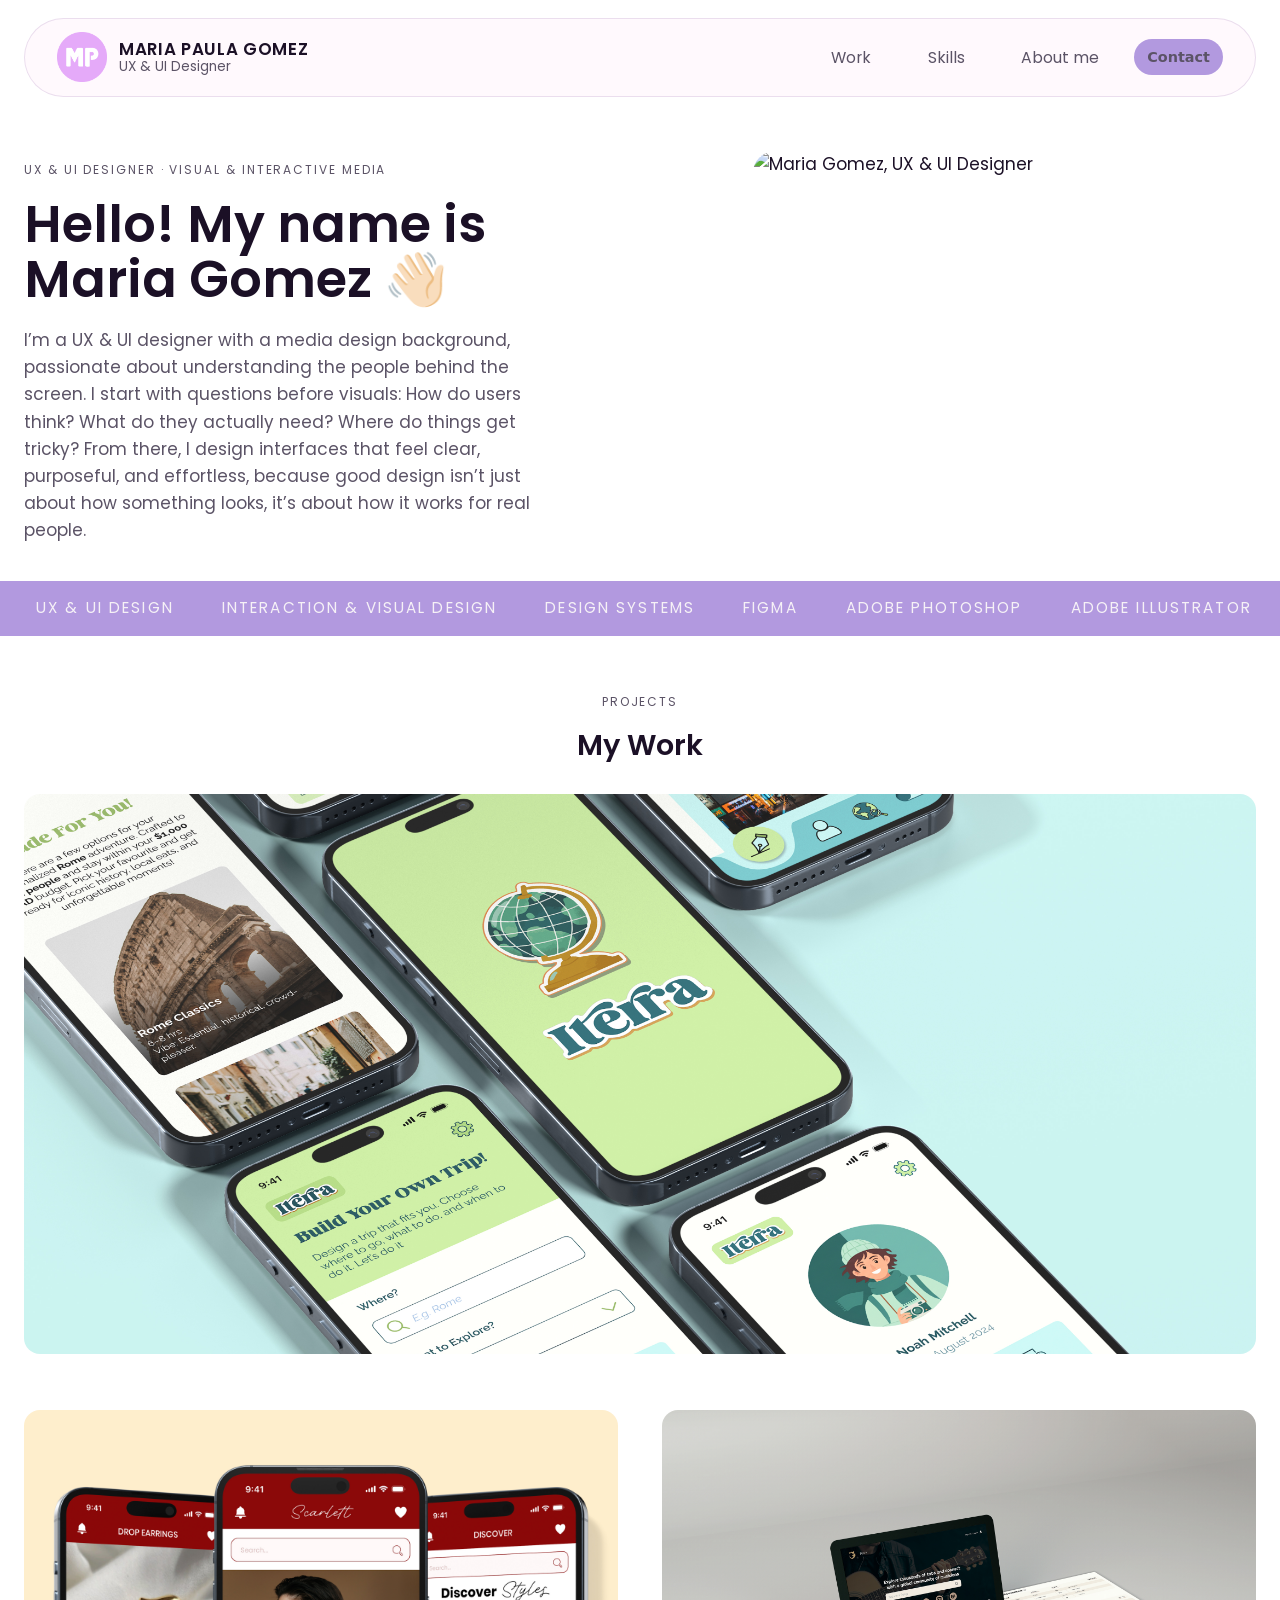
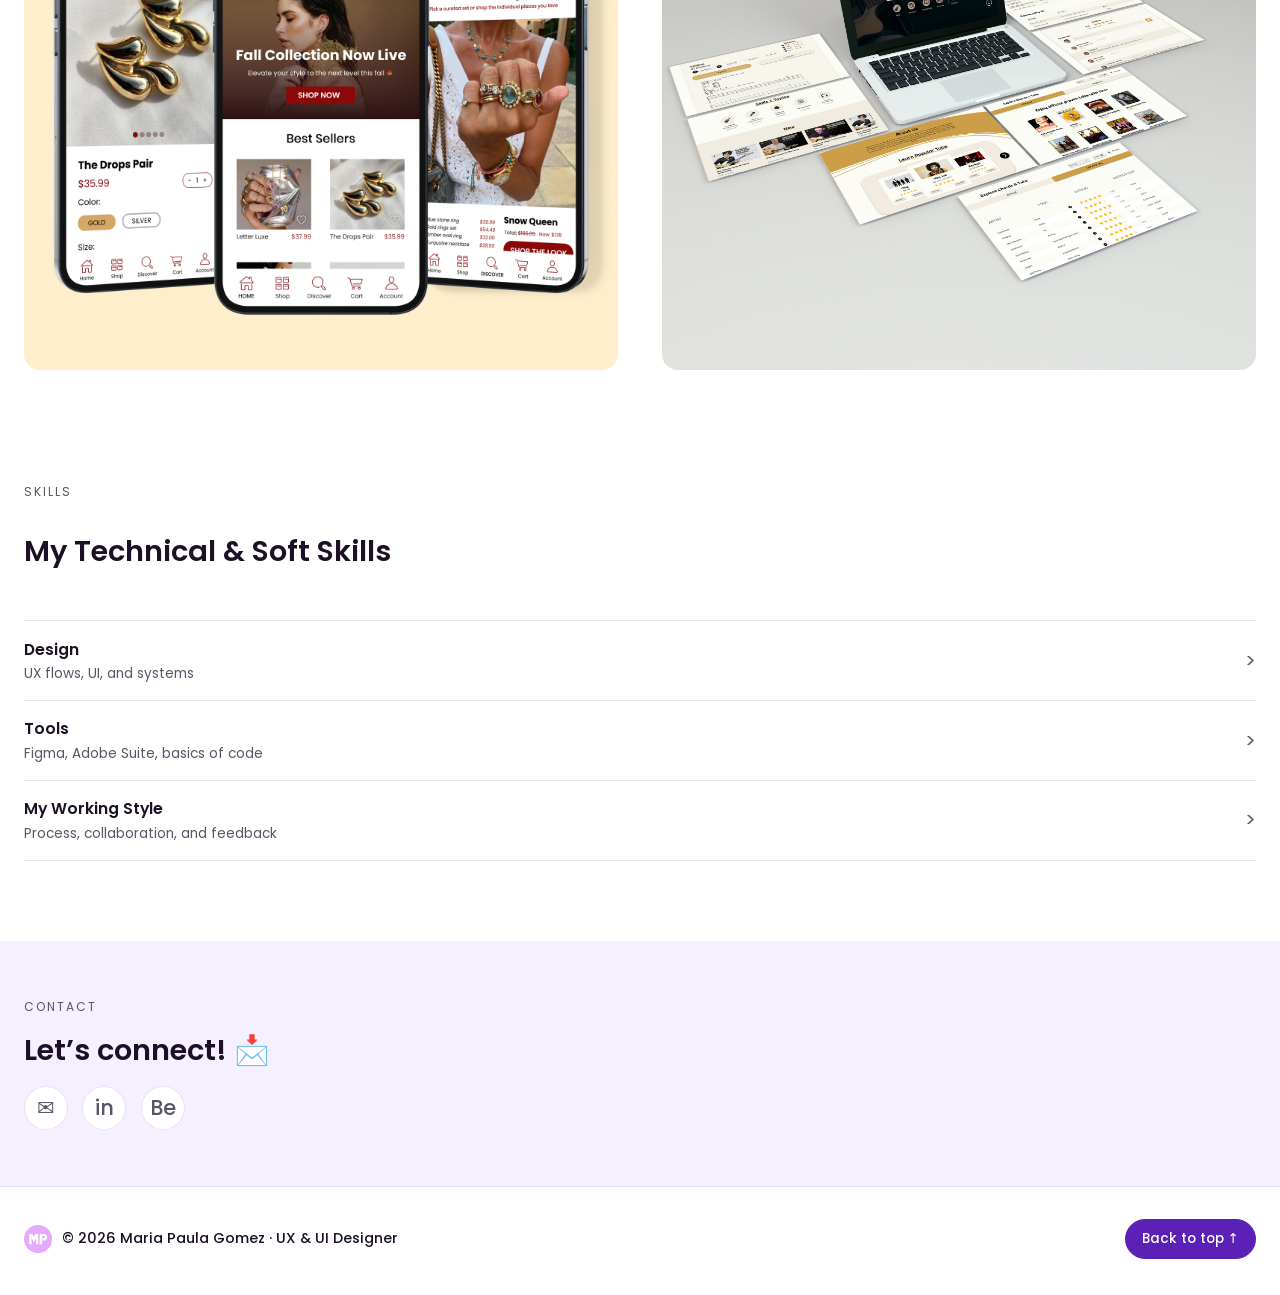
==== commit 448f0547: "march18" ====
--- a/index.html
+++ b/index.html
@@ -35,13 +35,23 @@
             <span class="nav-name-sub">UX &amp; UI Designer</span>
           </span>
         </a>
-        <nav class="main-nav">
+        <button
+          class="nav-toggle"
+          type="button"
+          aria-label="Open menu"
+          aria-controls="primary-nav"
+          aria-expanded="false"
+        >
+          <span class="nav-toggle-icon" aria-hidden="true"></span>
+        </button>
+        <nav class="main-nav" id="primary-nav">
           <div class="nav-links">
             <a href="#projects">Work</a>
             <a href="#skills">Skills</a>
             <a href="about.html">About me</a>
-          </div>
-          <a href="#contact" class="nav-cta">Contact</a>
+            <a href="#contact" class="nav-cta nav-cta-mobile">Contact</a>
+          </div>
+          <a href="#contact" class="nav-cta nav-cta-desktop">Contact</a>
         </nav>
       </div>
     </header>
@@ -287,6 +297,7 @@
       </footer>
     </main>
 
+    <script src="js/main.js"></script>
     <script>
       // Simple script to keep the footer year updated
       const yearSpan = document.getElementById("year");
--- a/css/styles.css
+++ b/css/styles.css
@@ -265,10 +265,10 @@
 
 .info-strip-inner {
   display: flex;
-  gap: 2.5rem;
-  padding: 0.75rem 2rem;
+  gap: 3rem;
+  padding: 0.95rem 2.25rem;
   white-space: nowrap;
-  font-size: 0.85rem;
+  font-size: 0.95rem;
   text-transform: uppercase;
   letter-spacing: 0.14em;
   flex: 0 0 auto;
@@ -1024,6 +1024,60 @@
   filter: brightness(1.03);
 }
 
+.nav-toggle {
+  display: none;
+  width: 44px;
+  height: 44px;
+  border-radius: 999px;
+  border: 1px solid var(--border-subtle);
+  background: #ffffff;
+  cursor: pointer;
+  align-items: center;
+  justify-content: center;
+  transition: transform var(--transition-fast), border-color var(--transition-fast), background var(--transition-fast);
+}
+
+.nav-toggle:hover {
+  transform: translateY(-1px);
+  border-color: var(--accent-strong);
+  background: #fff7f3;
+}
+
+.nav-toggle-icon {
+  width: 18px;
+  height: 2px;
+  background: var(--text);
+  border-radius: 99px;
+  position: relative;
+}
+
+.nav-toggle-icon::before,
+.nav-toggle-icon::after {
+  content: "";
+  position: absolute;
+  left: 0;
+  width: 18px;
+  height: 2px;
+  background: var(--text);
+  border-radius: 99px;
+}
+
+.nav-toggle-icon::before {
+  top: -6px;
+}
+
+.nav-toggle-icon::after {
+  top: 6px;
+}
+
+.nav-cta-mobile {
+  display: none;
+}
+
+.nav-cta-desktop {
+  display: inline-flex;
+}
+
 .floating-nav {
   display: inline-flex;
   align-items: center;
@@ -1036,6 +1090,7 @@
   box-shadow: none;
   max-width: 1400px;
   width: calc(100% - 3rem);
+  position: relative;
 }
 
 @media (max-width: 900px) {
@@ -1080,13 +1135,70 @@
 }
 
 @media (max-width: 700px) {
+  .project-hero-grid {
+    grid-template-columns: minmax(0, 1fr);
+  }
+
   .project-hero-image {
     height: 240px;
   }
 
+  .nav-name-text {
+    display: none;
+  }
+
+  .nav-toggle {
+    display: inline-flex;
+  }
+
+  .nav-cta-desktop {
+    display: none;
+  }
+
+  .nav-cta-mobile {
+    display: inline-flex;
+    width: 100%;
+    justify-content: center;
+    margin-top: 0.35rem;
+  }
+
+  .main-nav {
+    display: none;
+    position: absolute;
+    top: calc(100% + 0.6rem);
+    left: 0;
+    right: 0;
+    flex-direction: column;
+    gap: 0.5rem;
+    padding: 0.9rem;
+    border-radius: 18px;
+    border: 1px solid var(--border-subtle);
+    background: rgba(255, 255, 255, 0.98);
+    backdrop-filter: blur(10px);
+    box-shadow: var(--shadow-soft);
+    z-index: 50;
+  }
+
+  .main-nav.is-open {
+    display: flex;
+  }
+
+  .nav-links {
+    width: 100%;
+    flex-direction: column;
+    align-items: stretch;
+    justify-content: flex-start;
+    gap: 0.25rem;
+  }
+
+  .nav-links a {
+    width: 100%;
+    justify-content: flex-start;
+  }
+
   .nav-logo {
-    width: 28px;
-    height: 28px;
+    width: 36px;
+    height: 36px;
     border-radius: 8px;
   }
 
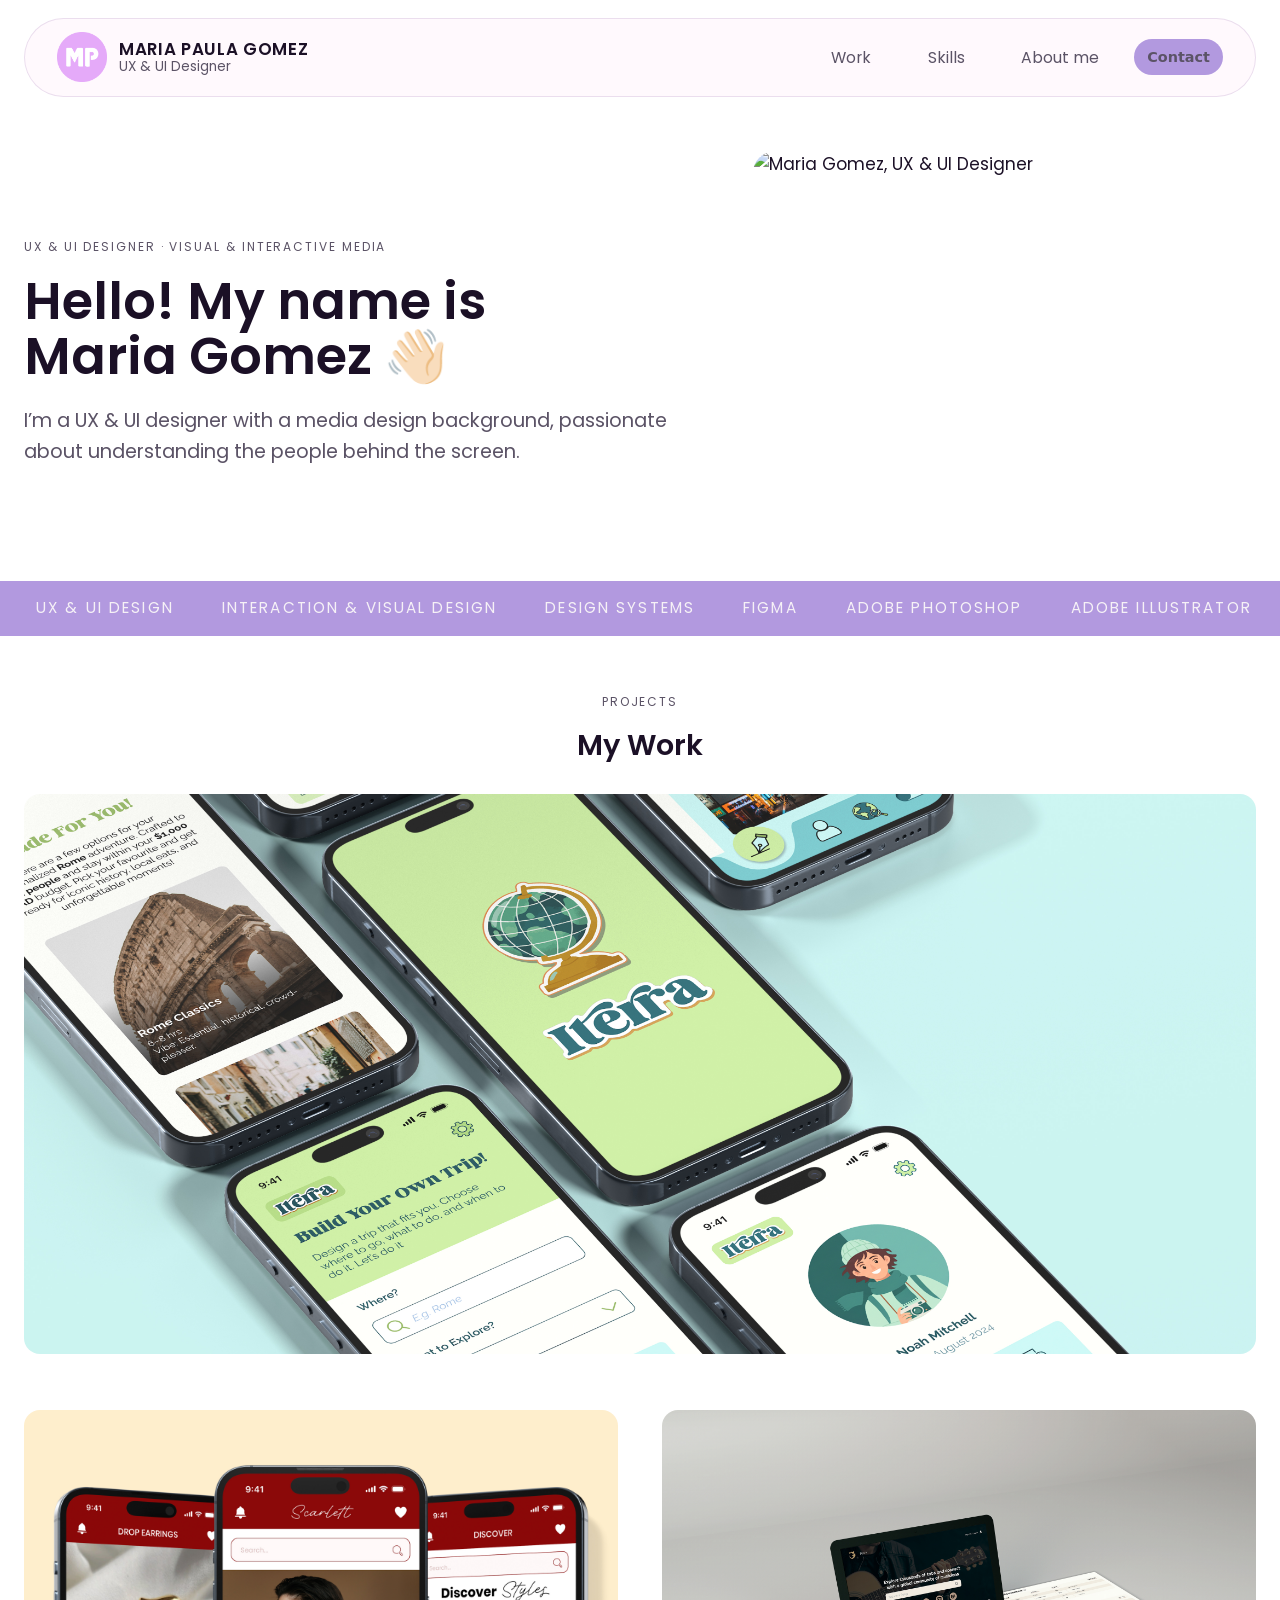
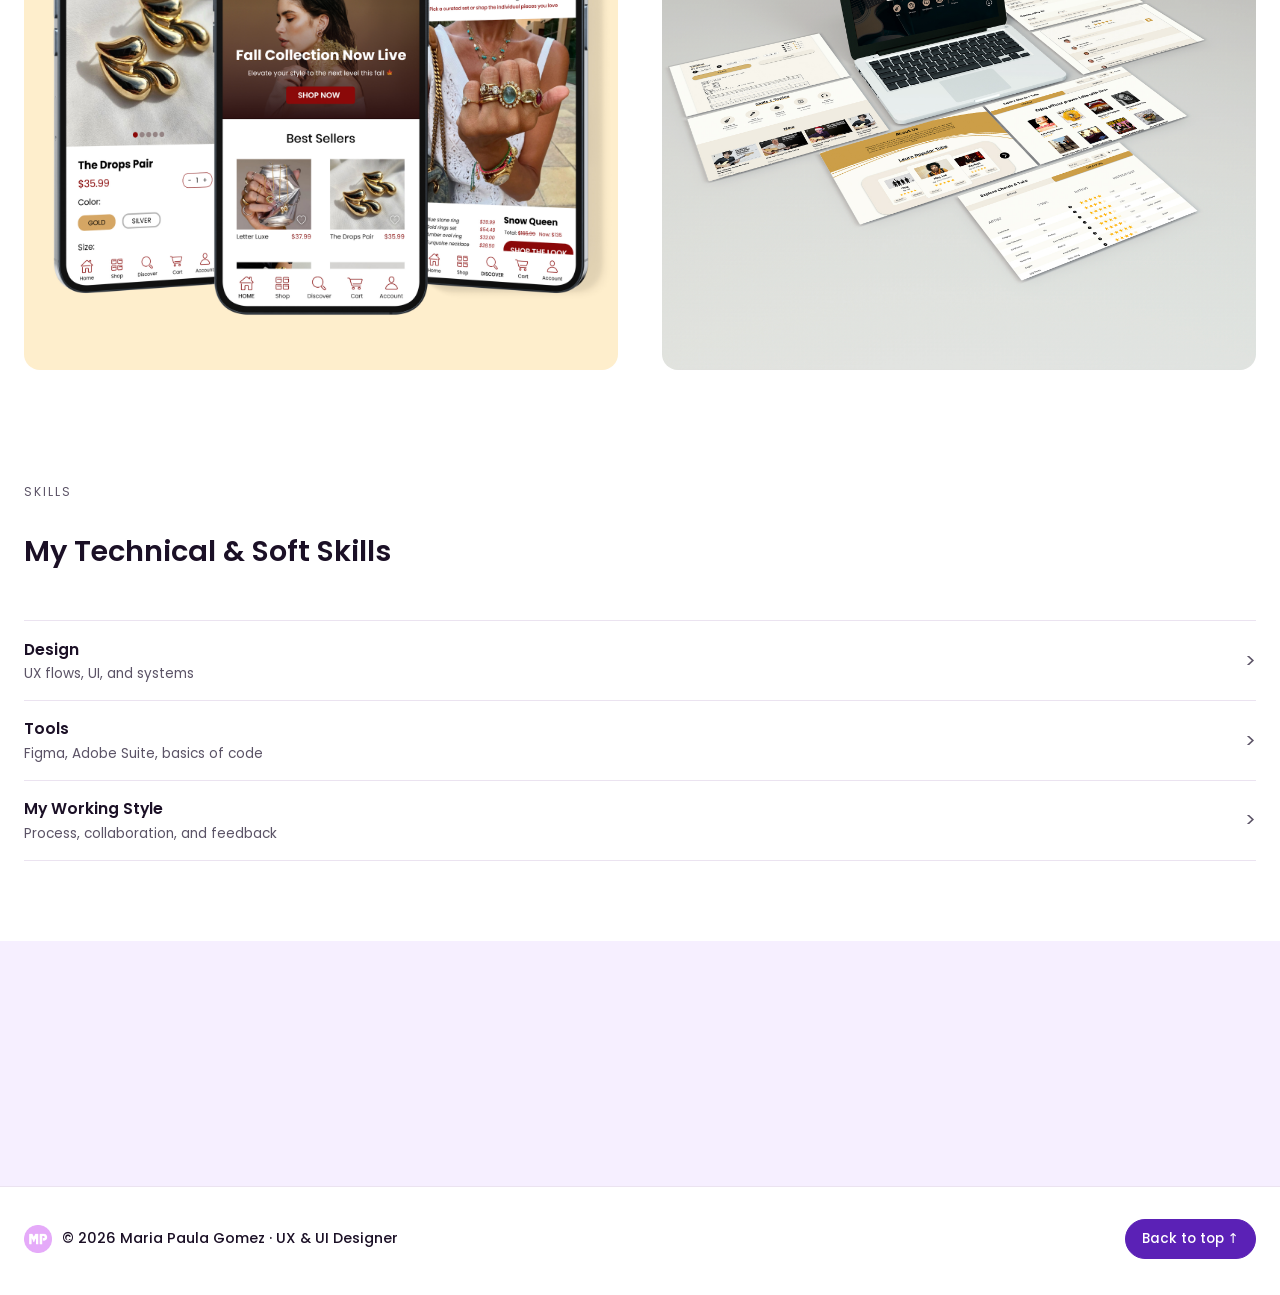
==== commit f34bb8ee: "march20" ====
--- a/index.html
+++ b/index.html
@@ -8,6 +8,7 @@
       name="description"
       content="Portfolio of a multimedia design student specializing in UX/UI design. Selected projects in web, app, and visual design."
     />
+    <link rel="icon" type="image/png" href="images/logo.png" />
     <link rel="stylesheet" href="css/styles.css" />
     <link rel="preconnect" href="https://fonts.googleapis.com" />
     <link rel="preconnect" href="https://fonts.gstatic.com" crossorigin />
@@ -18,6 +19,7 @@
   </head>
   <body>
     <span id="top" aria-hidden="true"></span>
+    <a class="skip-link" href="#main-content">Skip to main content</a>
     <header class="site-header">
       <div class="floating-nav">
         <a href="index.html" class="nav-name" aria-label="Home">
@@ -44,7 +46,7 @@
         >
           <span class="nav-toggle-icon" aria-hidden="true"></span>
         </button>
-        <nav class="main-nav" id="primary-nav">
+        <nav class="main-nav" id="primary-nav" aria-label="Primary navigation">
           <div class="nav-links">
             <a href="#projects">Work</a>
             <a href="#skills">Skills</a>
@@ -56,7 +58,7 @@
       </div>
     </header>
 
-    <main>
+    <main id="main-content">
       <section class="hero">
         <div class="container hero-inner">
           <div class="hero-copy">
@@ -67,10 +69,7 @@
             </h1>
             <p class="hero-text">
               I’m a UX & UI designer with a media design background, passionate about
-understanding the people behind the screen. I start with questions before visuals: How
-do users think? What do they actually need? Where do things get tricky? From there, I
-design interfaces that feel clear, purposeful, and effortless, because good design isn’t
-just about how something looks, it’s about how it works for real people.
+understanding the people behind the screen. 
             </p>
           </div>
           <div class="hero-photo">
@@ -259,7 +258,7 @@
               <a
                 href="https://www.linkedin.com/in/mpgomez03"
                 target="_blank"
-                rel="noreferrer"
+                rel="noopener noreferrer"
                 class="contact-icon"
                 aria-label="Visit LinkedIn profile"
               >
@@ -268,7 +267,7 @@
               <a
                 href="https://www.behance.net/mpgomez03"
                 target="_blank"
-                rel="noreferrer"
+                rel="noopener noreferrer"
                 class="contact-icon"
                 aria-label="View Behance portfolio"
               >
@@ -278,33 +277,27 @@
         </div>
       </section>
 
-      <footer class="site-footer">
-        <div class="container footer-inner">
-          <div class="footer-brand">
-            <img
-              class="footer-logo"
-              src="images/logo.png"
-              alt=""
-              width="28"
-              height="28"
-              loading="lazy"
-              decoding="async"
-            />
-            <p>© <span id="year"></span> Maria Paula Gomez · UX &amp; UI Designer</p>
-          </div>
-          <a href="#top" class="back-to-top">Back to top ↑</a>
-        </div>
-      </footer>
     </main>
 
+    <footer class="site-footer">
+      <div class="container footer-inner">
+        <div class="footer-brand">
+          <img
+            class="footer-logo"
+            src="images/logo.png"
+            alt=""
+            width="28"
+            height="28"
+            loading="lazy"
+            decoding="async"
+          />
+          <p>© <span id="year"></span> Maria Paula Gomez · UX &amp; UI Designer</p>
+        </div>
+        <a href="#top" class="back-to-top">Back to top ↑</a>
+      </div>
+    </footer>
+
     <script src="js/main.js"></script>
-    <script>
-      // Simple script to keep the footer year updated
-      const yearSpan = document.getElementById("year");
-      if (yearSpan) {
-        yearSpan.textContent = new Date().getFullYear();
-      }
-    </script>
   </body>
 </html>
 
--- a/css/styles.css
+++ b/css/styles.css
@@ -43,6 +43,14 @@
   position: relative;
 }
 
+p,
+li,
+h1,
+h2,
+h3 {
+  overflow-wrap: anywhere;
+}
+
 /* Invisible anchor at the very top so "Back to top" scrolls to the top of the page */
 #top {
   position: absolute;
@@ -58,6 +66,30 @@
   text-decoration: none;
 }
 
+.skip-link {
+  position: absolute;
+  left: 1rem;
+  top: -100px;
+  z-index: 1000;
+  padding: 0.65rem 1rem;
+  border-radius: 10px;
+  background: #1b1026;
+  color: #ffffff;
+  font-weight: 600;
+  transition: top var(--transition-fast);
+}
+
+.skip-link:focus-visible {
+  top: 1rem;
+}
+
+a:focus-visible,
+button:focus-visible,
+summary:focus-visible {
+  outline: 3px solid #7c3aed;
+  outline-offset: 3px;
+}
+
 img {
   max-width: 100%;
   display: block;
@@ -103,6 +135,12 @@
   transform: translateY(-1px);
 }
 
+.main-nav a[aria-current="page"] {
+  color: var(--text);
+  border-color: var(--border-subtle);
+  background: #fbd3ea;
+}
+
 .hero {
   padding: 3rem 0 0;
 }
@@ -132,15 +170,6 @@
   width: 100%;
   height: 100%;
   object-fit: cover;
-}
-
-.hero-photo.placeholder span {
-  font-size: 0.85rem;
-  color: var(--muted);
-  border-radius: var(--radius-pill);
-  padding: 0.45rem 1rem;
-  background: rgba(255, 255, 255, 0.9);
-  border: 1px dashed rgba(148, 163, 184, 0.7);
 }
 
 /* Project pages: three images side by side */
@@ -170,6 +199,48 @@
   object-fit: cover;
 }
 
+/* Featured case-study image right under project title */
+.project-featured-image-section {
+  padding-top: 1rem;
+}
+
+.project-featured-image-section .project-hero-grid {
+  margin-top: 0;
+}
+
+.project-featured-image {
+  height: auto;
+  max-height: 80vh;
+  display: flex;
+  align-items: center;
+  justify-content: center;
+  border-radius: 2.25rem !important;
+  box-shadow: var(--shadow-soft);
+  background: #c7e9e9;
+  overflow: hidden !important;
+}
+
+.project-featured-image img {
+  width: 100%;
+  height: auto;
+  max-height: 80vh;
+  object-fit: contain;
+  border-radius: 2.25rem !important;
+  clip-path: inset(0 round 2.25rem);
+}
+
+.project-featured-image-contained {
+  height: 45vh;
+  max-height: 45vh;
+}
+
+.project-featured-image-contained img {
+  width: 100%;
+  height: 100%;
+  object-fit: cover;
+  object-position: center bottom;
+}
+
 .hero-centered {
   padding: 1.8rem 0 var(--section-spacing);
   text-align: center;
@@ -190,6 +261,7 @@
 .project-hero .hero-centered {
   max-width: 100%;
   align-items: stretch;
+  padding-bottom: 0.75rem;
 }
 
 .project-hero .hero-text-centered {
@@ -246,7 +318,8 @@
 .hero-text {
   margin: 1.25rem 0 1.75rem;
   color: var(--muted);
-  max-width: 34rem;
+  max-width: 44rem;
+  font-size: 1.22rem; /* bigger so the hero paragraph takes more space */
 }
 
 .info-strip {
@@ -401,6 +474,37 @@
   padding: var(--section-spacing) 0;
 }
 
+.reveal-on-scroll {
+  opacity: 0;
+  transform: translateY(18px);
+  transition: opacity 0.5s ease, transform 0.5s ease;
+}
+
+.reveal-on-scroll.is-visible {
+  opacity: 1;
+  transform: translateY(0);
+}
+
+/* Case study: last block ends with a divider; avoid stacking extra section padding */
+.section.section--flush-bottom {
+  padding-bottom: 0;
+}
+
+/* Case study: stack sections with dividers — avoid doubling .section padding */
+#design-process {
+  padding-top: 0;
+  padding-bottom: 0;
+}
+
+#branding {
+  padding-top: 0;
+  padding-bottom: 0;
+}
+
+#branding + .section {
+  padding-top: 0;
+}
+
 .section-alt {
   background: var(--bg-alt);
 }
@@ -412,11 +516,22 @@
   align-items: flex-start;
 }
 
+.role-image-full {
+  /* Put the phones image on its own row and span the full width */
+  grid-column: 1 / -1;
+  margin-top: 1.25rem;
+}
+
 .section-body {
   color: var(--muted);
   display: flex;
   flex-direction: column;
   gap: 0.9rem;
+}
+
+.section-body p {
+  /* Avoid default paragraph margins interfering with the flex `gap` (especially above dividers) */
+  margin: 0;
 }
 
 .section-divider {
@@ -424,8 +539,298 @@
   margin: 2.25rem 0;
 }
 
+.problem-cards {
+  display: grid;
+  grid-template-columns: repeat(3, minmax(0, 1fr));
+  gap: 1rem;
+  margin-top: 0.45rem;
+}
+
+.audience-text-grid {
+  display: flex;
+  flex-direction: column;
+  gap: 1rem;
+  margin-top: 0.45rem;
+}
+
+.competitive-research-wrap {
+  width: 100%;
+}
+
+.competitive-research-title {
+  font-size: 1.8rem;
+  line-height: 1.15;
+  margin: 0;
+}
+
+.competitive-research-table-wrap {
+  width: 100%;
+  overflow-x: auto;
+  border-radius: var(--radius-lg);
+}
+
+.competitive-research-table {
+  width: 100%;
+  border-collapse: separate;
+  border-spacing: 0;
+  background: #ffffff;
+  border: 1px solid var(--border-subtle);
+  border-radius: var(--radius-lg);
+}
+
+.competitive-research-table th,
+.competitive-research-table td {
+  padding: 0.85rem 1rem;
+  vertical-align: top;
+}
+
+.competitive-research-table thead th {
+  font-size: 0.75rem;
+  text-transform: uppercase;
+  letter-spacing: 0.12em;
+  color: var(--muted);
+  border-bottom: 1px solid var(--border-subtle);
+}
+
+.competitive-research-table tbody td {
+  border-top: 1px solid var(--border-subtle);
+}
+
+.competitive-research-table tbody tr td:first-child {
+  border-right: 1px solid var(--border-subtle);
+  width: 22%;
+}
+
+.competitive-research-cell {
+  margin: 0;
+}
+
+.competitive-research-placeholder {
+  color: var(--muted);
+}
+
+.swot-wrap {
+  width: 100%;
+}
+
+.swot-title {
+  font-size: 1.55rem;
+  line-height: 1.2;
+  margin: 0;
+}
+
+.swot-grid {
+  display: grid;
+  grid-template-columns: repeat(2, minmax(0, 1fr));
+  gap: 0.9rem;
+  margin-top: 0.25rem;
+}
+
+.swot-card {
+  background: #ffffff;
+  border: 1px solid var(--border-subtle);
+  border-radius: var(--radius-lg);
+  padding: 1rem;
+}
+
+.swot-competitor-name {
+  margin: 0 0 0.5rem;
+  font-weight: 600;
+}
+
+.swot-findings {
+  margin: 0;
+  color: var(--muted);
+  white-space: pre-wrap;
+}
+
+.audience-demographic h3 {
+  font-size: 1.05rem;
+}
+
+.audience-text-block h3 {
+  font-size: 1rem;
+  margin: 0 0 0.4rem;
+  font-weight: 600;
+}
+
+.problem-card {
+  background: #ffffff;
+  border: 1px solid var(--border-subtle);
+  border-radius: var(--radius-lg);
+  padding: 1rem;
+}
+
+.problem-card h3 {
+  font-size: 1rem;
+  margin-bottom: 0.4rem;
+}
+
+.problem-card p {
+  margin: 0;
+}
+
+.purpose-goals {
+  margin-top: 1rem;
+  margin-bottom: 0;
+  padding-left: 1.35rem;
+  display: flex;
+  flex-direction: column;
+  gap: 1.25rem;
+  list-style-position: outside;
+}
+
+.purpose-goals > li {
+  padding-left: 0.35rem;
+}
+
+.purpose-goals > li > strong {
+  display: block;
+  font-size: 1rem;
+  font-weight: 600;
+  margin-bottom: 0.4rem;
+}
+
+.purpose-goals ul {
+  margin: 0;
+  padding-left: 1.2rem;
+  list-style: disc;
+  display: flex;
+  flex-direction: column;
+  gap: 0.45rem;
+}
+
+.audience-bullets {
+  margin: 0;
+  padding-left: 1.2rem;
+  list-style: disc;
+  display: flex;
+  flex-direction: column;
+  gap: 0.45rem;
+}
+
+.audience-bullets li {
+  margin: 0;
+  padding-left: 0.15rem;
+}
+
+.purpose-goals ul li {
+  margin: 0;
+  padding-left: 0.15rem;
+}
+
+/* Case study: persona image under “Who am I designing for?” */
+.persona-image-wrap {
+  margin-top: 0.25rem;
+  border-radius: var(--radius-xl);
+  overflow: hidden;
+  background: #ffffff;
+  border: 1px solid var(--border-subtle);
+}
+
+.section-body > p + .persona-image-wrap {
+  /* `.section-body` already uses `gap`, so remove extra top margin right after paragraphs */
+  margin-top: 0;
+}
+
+.persona-image-wrap + .persona-image-wrap {
+  margin-top: 1rem;
+}
+
+.persona-image-wrap img {
+  width: 100%;
+  height: auto;
+  display: block;
+}
+
+.role-left {
+  min-width: 0;
+}
+
+.role-description {
+  margin: 0;
+  color: var(--muted);
+}
+
+.role-phones-body {
+  gap: 0;
+}
+
+.role-phones {
+  margin-top: 0;
+  max-width: none;
+}
+
+.role-image-full .persona-image-wrap {
+  margin-top: 0;
+  /* Keep the image block from becoming too wide/tall */
+  max-width: 54rem;
+  margin-inline: auto;
+}
+
+.role-phones img {
+  /* Show the full image (no cropping) */
+  height: auto;
+  max-height: 420px;
+  object-fit: contain;
+}
+
+.branding-two-col {
+  display: grid;
+  grid-template-columns: minmax(0, 1.15fr) minmax(0, 0.85fr);
+  gap: 4rem;
+  align-items: start;
+}
+
+.branding-two-col-text {
+  min-width: 0;
+}
+
+.branding-two-col-media {
+  min-width: 0;
+  display: flex;
+  flex-direction: column;
+  gap: 2rem;
+  justify-self: end;
+  width: 100%;
+  max-width: 32rem;
+}
+
+.branding-two-col-media .persona-image-wrap {
+  margin-top: 0;
+  max-width: 26rem;
+  margin-inline: auto;
+}
+
+.branding-logo-grid {
+  margin-top: 0.25rem;
+  display: grid;
+  grid-template-columns: 1fr minmax(0, 1fr) 1fr;
+  gap: 1rem;
+  align-items: stretch;
+}
+
+.branding-logo-grid .persona-image-wrap {
+  margin-top: 0;
+}
+
+.branding-logo-grid .persona-image-wrap:nth-child(1) {
+  grid-column: 2;
+}
+
 .case-study-inline {
   margin-top: 1rem;
+}
+
+.case-study-inline.project-featured-image-contained {
+  height: min(100vh, 950px);
+  max-height: min(100vh, 950px);
+  box-shadow: none;
+}
+
+.case-study-inline.project-featured-image-contained img,
+.case-study-inline.project-featured-image img {
+  max-height: none;
 }
 
 .case-study-btn {
@@ -501,6 +906,28 @@
   color: var(--muted);
 }
 
+/* Add extra breathing room when a section paragraph sits directly under an h2 */
+.section-header > h2 + p,
+.section-body > h2 + p {
+  margin-top: 0.9rem;
+}
+
+/* Stacked case-study sections: add clear space between heading and first text block */
+.section-inner:not(.two-col) > h2 + p,
+.section-inner:not(.two-col) > h2 + .section-body {
+  margin-top: 1rem;
+}
+
+/* Iterra page: add extra room before footer */
+.page-iterra main {
+  padding-bottom: 2.5rem;
+}
+
+/* Guitars page: add extra room before footer */
+.page-guitars main {
+  padding-bottom: 2.5rem;
+}
+
 .projects-grid {
   display: grid;
   grid-template-columns: repeat(2, minmax(0, 1fr));
@@ -547,6 +974,10 @@
   padding: 0.4rem 0.9rem;
   background: rgba(255, 255, 255, 0.9);
   border: 1px dashed rgba(148, 163, 184, 0.6);
+  position: absolute;
+  top: 50%;
+  left: 50%;
+  transform: translate(-50%, -50%);
 }
 
 /* Overlay: centered text, only on hover (home projects) */
@@ -1094,8 +1525,32 @@
 }
 
 @media (max-width: 900px) {
+  :root {
+    --section-spacing: 3rem;
+  }
+
+  body {
+    font-size: 16px;
+  }
+
+  .container {
+    padding: 0 1.1rem;
+  }
+
+  .problem-cards {
+    grid-template-columns: minmax(0, 1fr);
+  }
+
+  .swot-grid {
+    grid-template-columns: minmax(0, 1fr);
+  }
+
   .project-hero-image {
     height: 320px;
+  }
+
+  .project-thumbnail {
+    height: 460px;
   }
 
   .nav-logo {
@@ -1115,6 +1570,18 @@
   .section-inner.two-col {
     grid-template-columns: minmax(0, 1fr);
   }
+
+  .role-phones-section.section-inner.two-col {
+    grid-template-columns: minmax(0, 1fr);
+  }
+
+  .role-image-full .persona-image-wrap {
+    max-width: none;
+  }
+
+  .role-phones img {
+    max-height: 320px;
+  }
   .projects-grid {
     grid-template-columns: repeat(2, minmax(0, 1fr));
   }
@@ -1126,21 +1593,50 @@
   .floating-nav {
     gap: 1rem;
     padding-inline: 1rem;
+    width: calc(100% - 2.2rem);
   }
 
   .main-nav {
     gap: 0.55rem;
     font-size: 0.8rem;
   }
+
+  .branding-logo-grid {
+    grid-template-columns: minmax(0, 1fr);
+  }
+
+  .branding-two-col {
+    grid-template-columns: minmax(0, 1fr);
+  }
+
+  .branding-logo-grid .persona-image-wrap:nth-child(1) {
+    grid-column: auto;
+  }
 }
 
 @media (max-width: 700px) {
+  :root {
+    --section-spacing: 2.5rem;
+  }
+
+  .container {
+    padding: 0 1.2rem;
+  }
+
   .project-hero-grid {
     grid-template-columns: minmax(0, 1fr);
   }
 
   .project-hero-image {
     height: 240px;
+  }
+
+  .hero-photo {
+    height: 340px;
+  }
+
+  .project-featured-image {
+    height: auto !important;
   }
 
   .nav-name-text {
@@ -1208,11 +1704,30 @@
   }
 
   .hero {
-    padding-top: 3.2rem;
+    padding-top: 2.2rem;
   }
 
   .projects-grid {
     grid-template-columns: minmax(0, 1fr);
+  }
+
+  .project-thumbnail {
+    height: 360px;
+  }
+
+  .hero-text {
+    font-size: 1.05rem;
+  }
+
+  .info-strip-inner {
+    gap: 1.6rem;
+    padding: 0.8rem 1.2rem;
+    letter-spacing: 0.09em;
+    font-size: 0.8rem;
+  }
+
+  .section-header {
+    margin-bottom: 1.4rem;
   }
 
   .skills-grid {
@@ -1225,3 +1740,64 @@
   }
 }
 
+@media (max-width: 480px) {
+  :root {
+    --section-spacing: 2.15rem;
+  }
+
+  .container {
+    padding: 0 1.1rem;
+  }
+
+  .site-header {
+    padding-top: 0.75rem;
+    padding-bottom: 0.25rem;
+  }
+
+  .floating-nav {
+    padding: 0.55rem 0.75rem;
+    width: calc(100% - 1.25rem);
+    gap: 0.6rem;
+  }
+
+  .nav-logo {
+    width: 30px;
+    height: 30px;
+  }
+
+  .hero-title {
+    font-size: clamp(1.7rem, 6.2vw, 2.2rem);
+  }
+
+  .hero-photo {
+    height: 280px;
+  }
+
+  .project-hero-image {
+    height: 210px;
+  }
+
+  .project-thumbnail {
+    height: 280px;
+  }
+
+  .competitive-research-table th,
+  .competitive-research-table td {
+    padding: 0.65rem 0.7rem;
+    font-size: 0.84rem;
+  }
+
+  .back-to-top {
+    padding: 0.45rem 0.8rem;
+    font-size: 0.8rem;
+  }
+}
+
+@media (prefers-reduced-motion: reduce) {
+  .reveal-on-scroll {
+    opacity: 1;
+    transform: none;
+    transition: none;
+  }
+}
+
